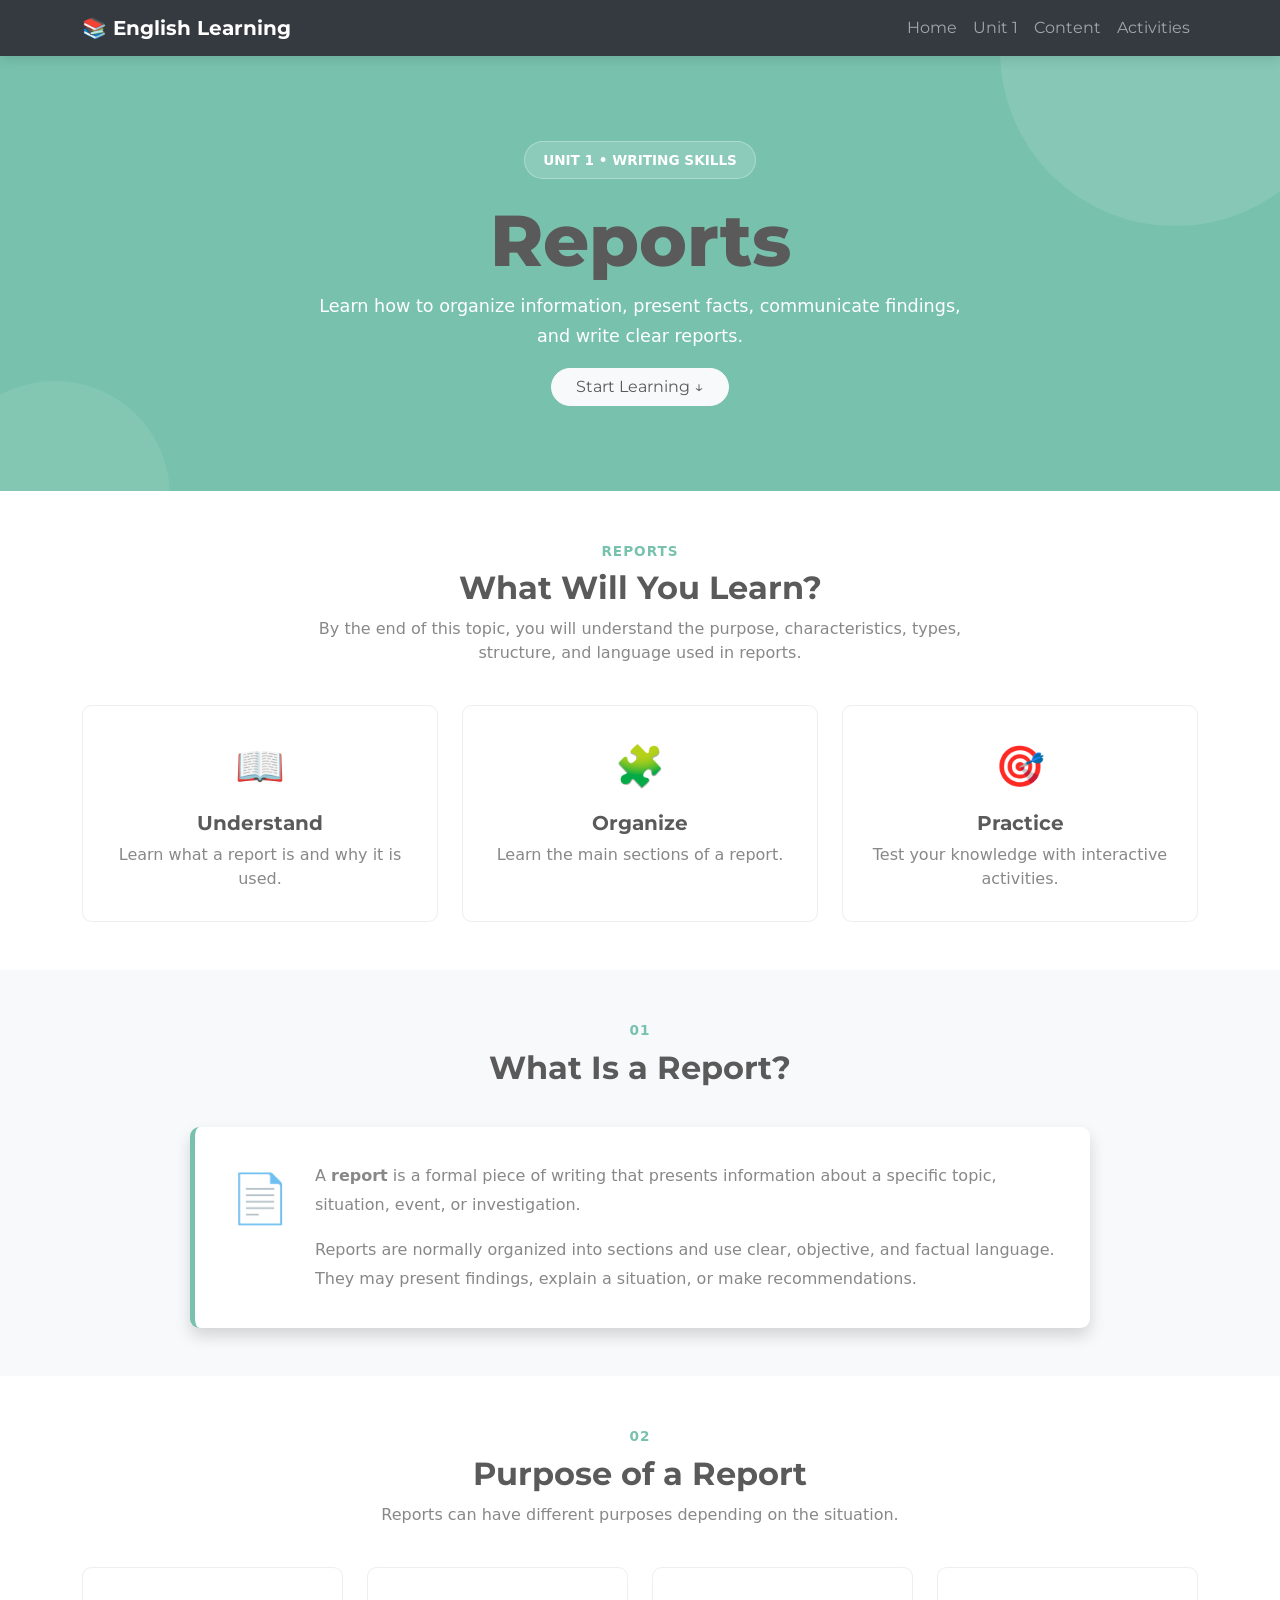
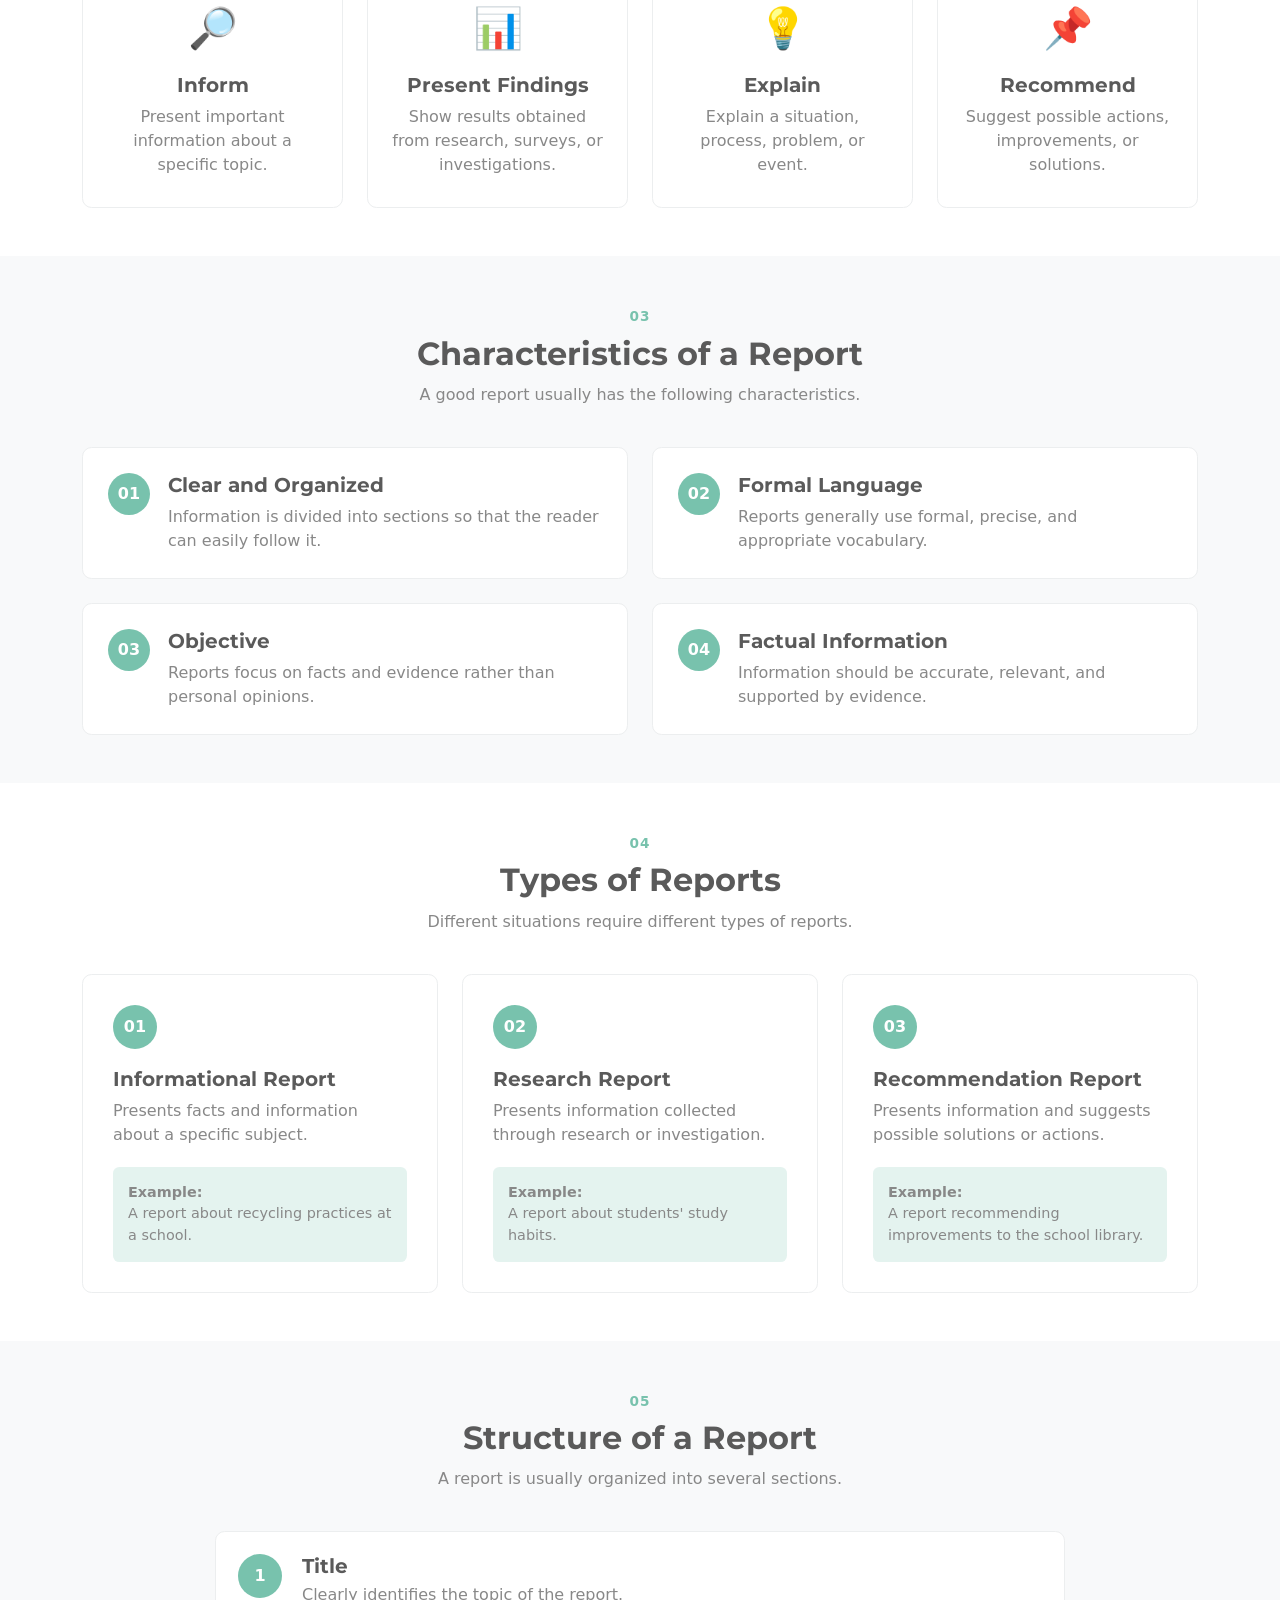
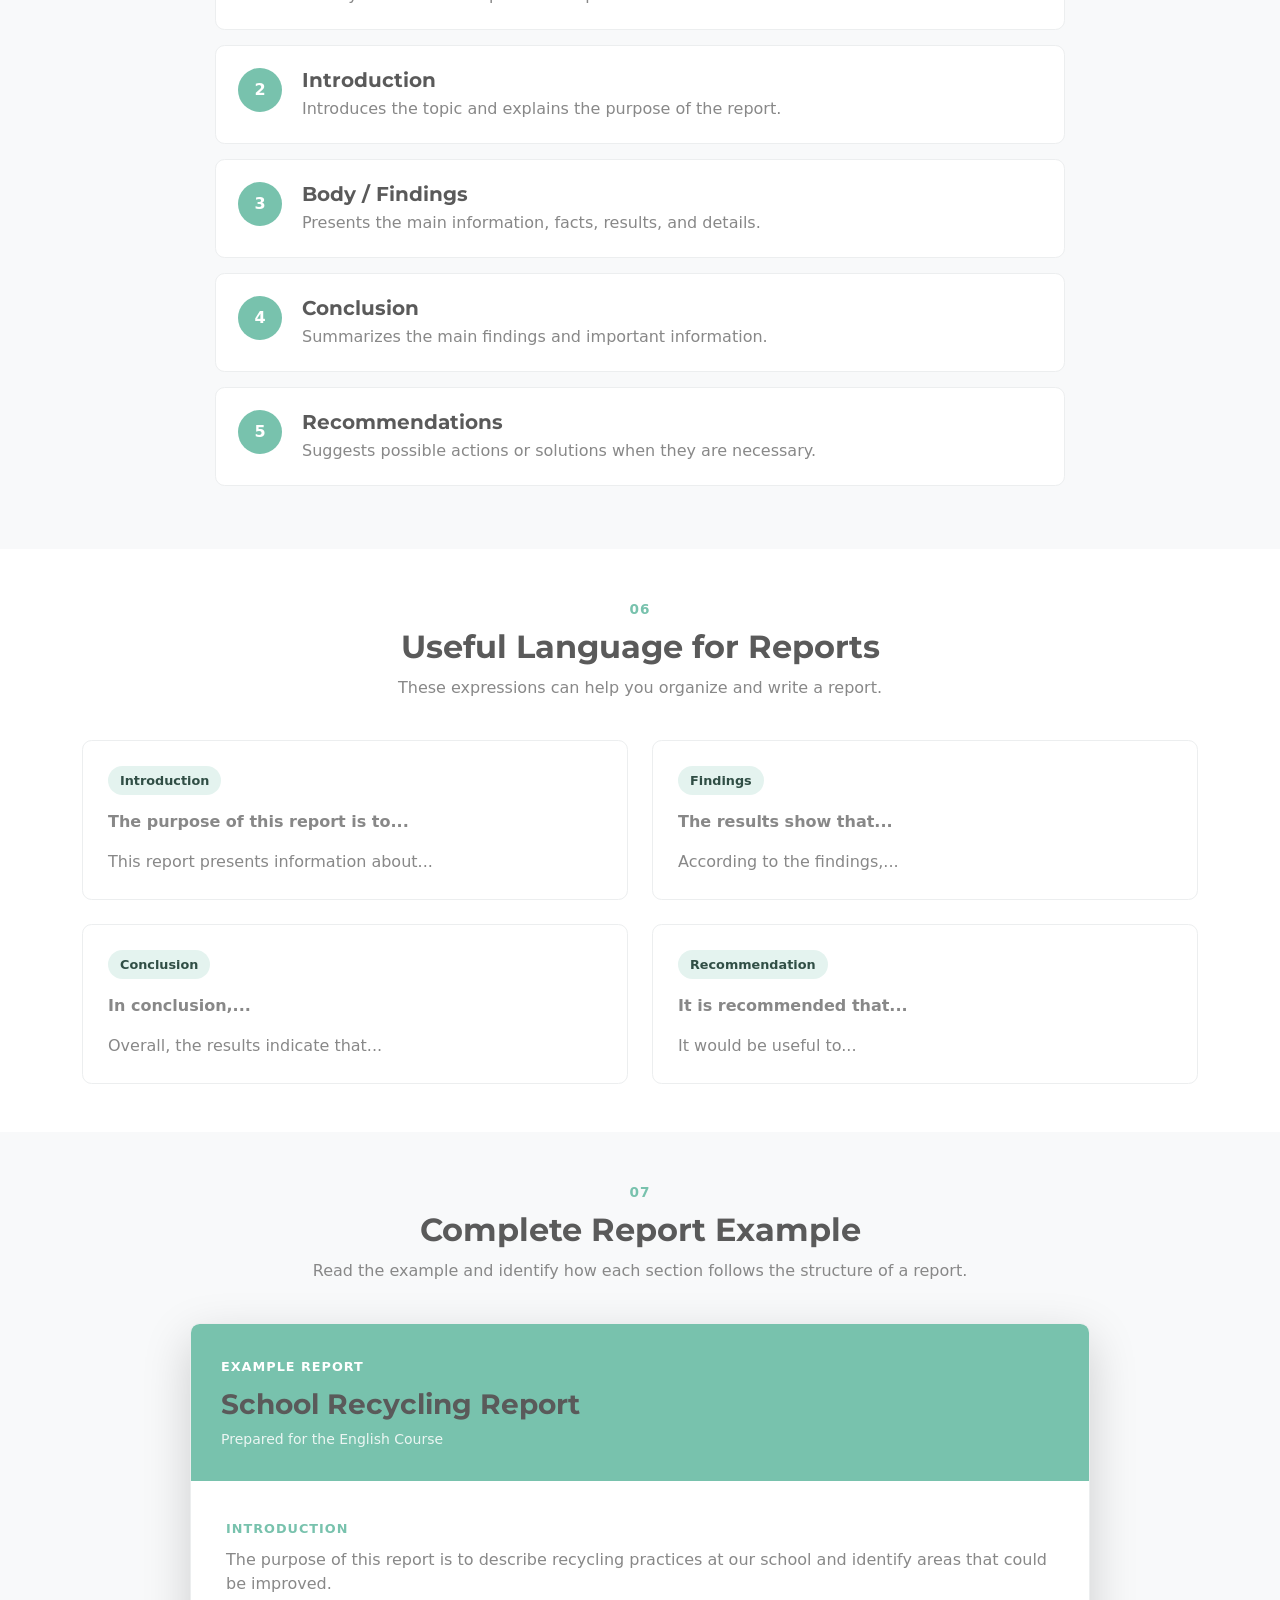
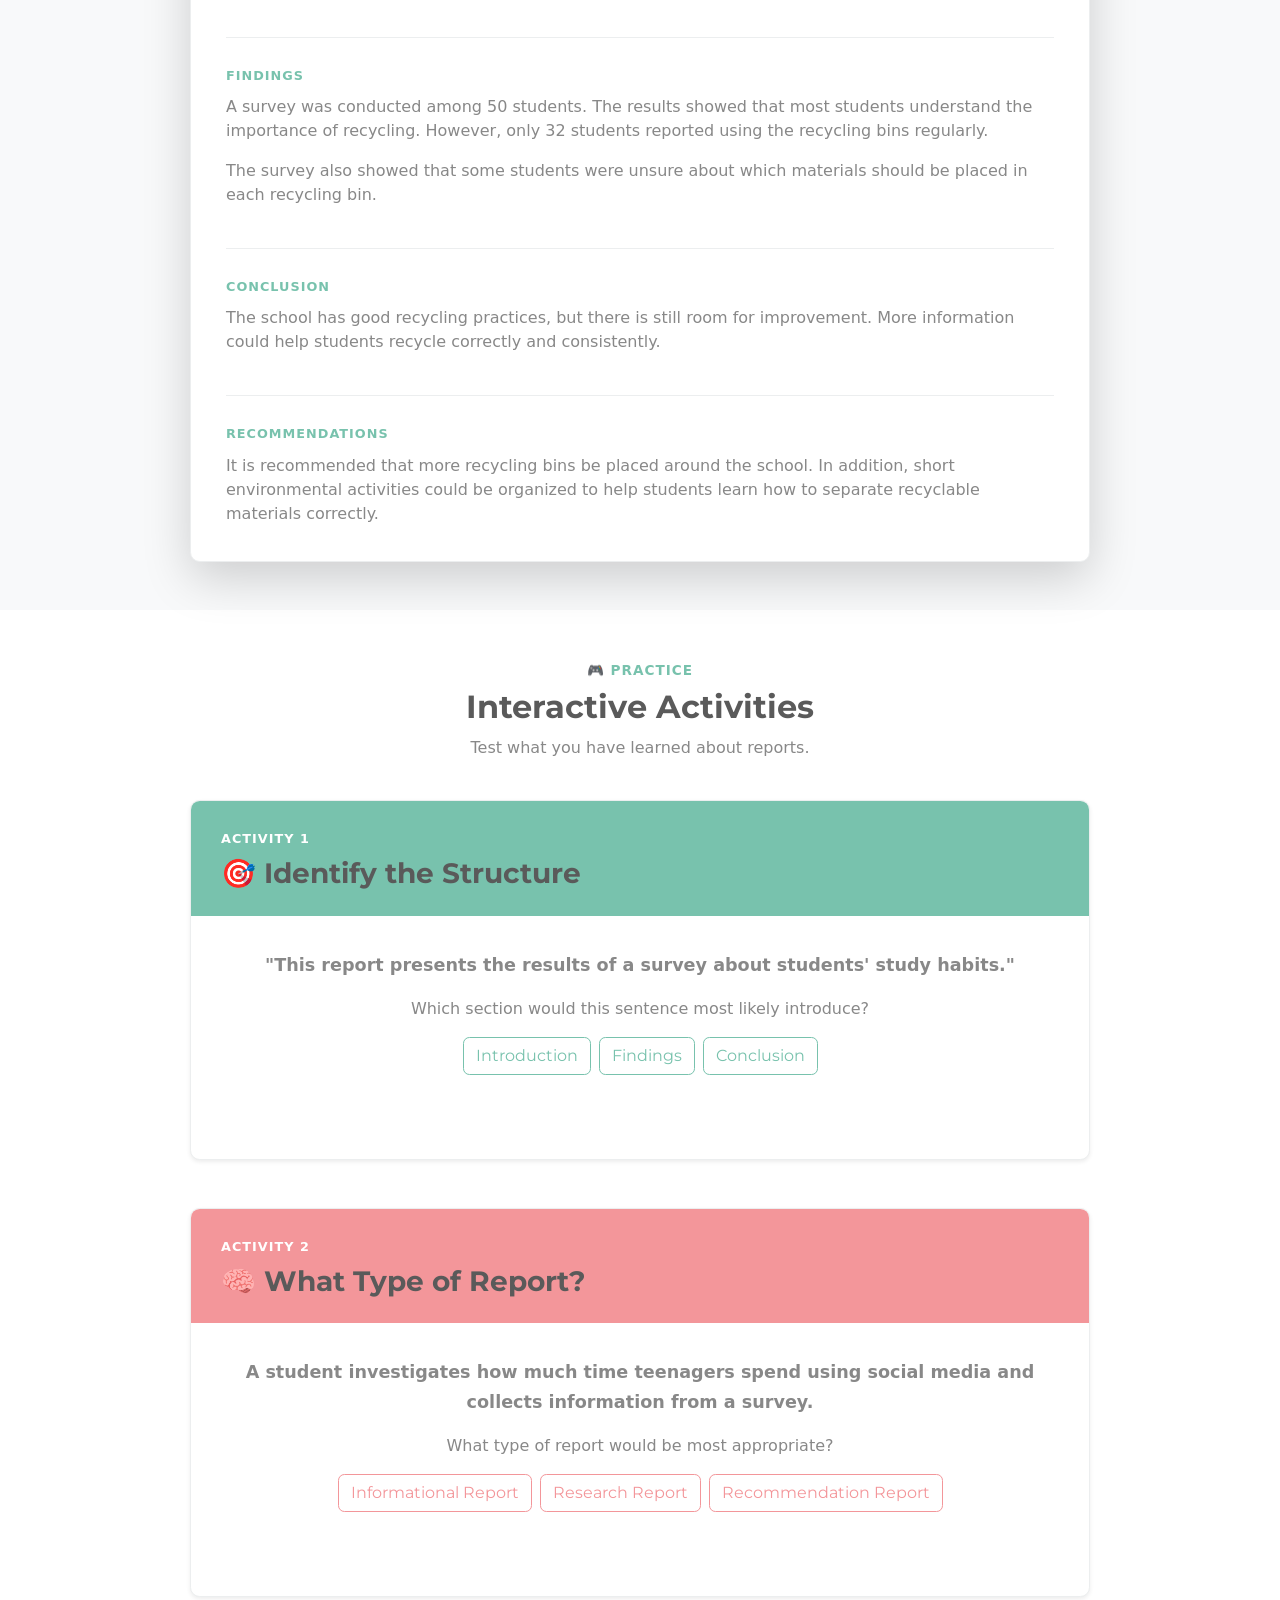
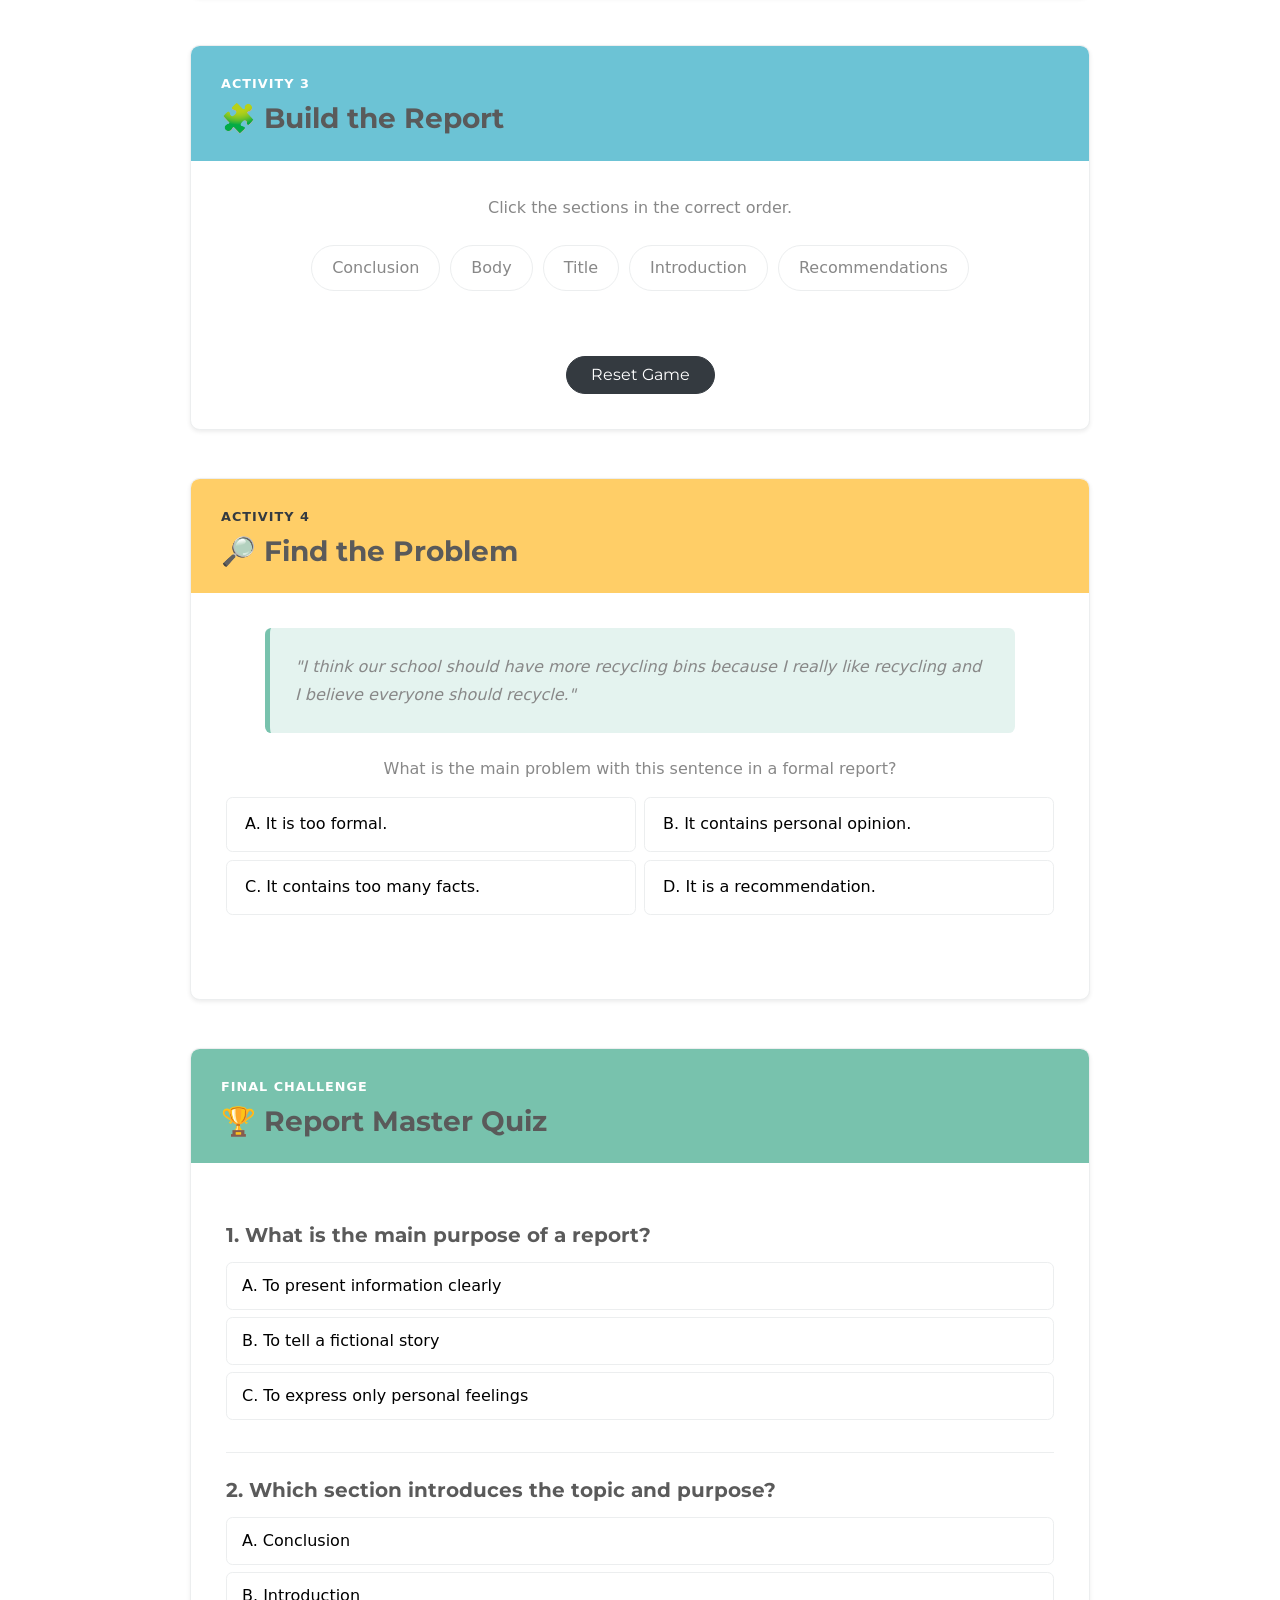
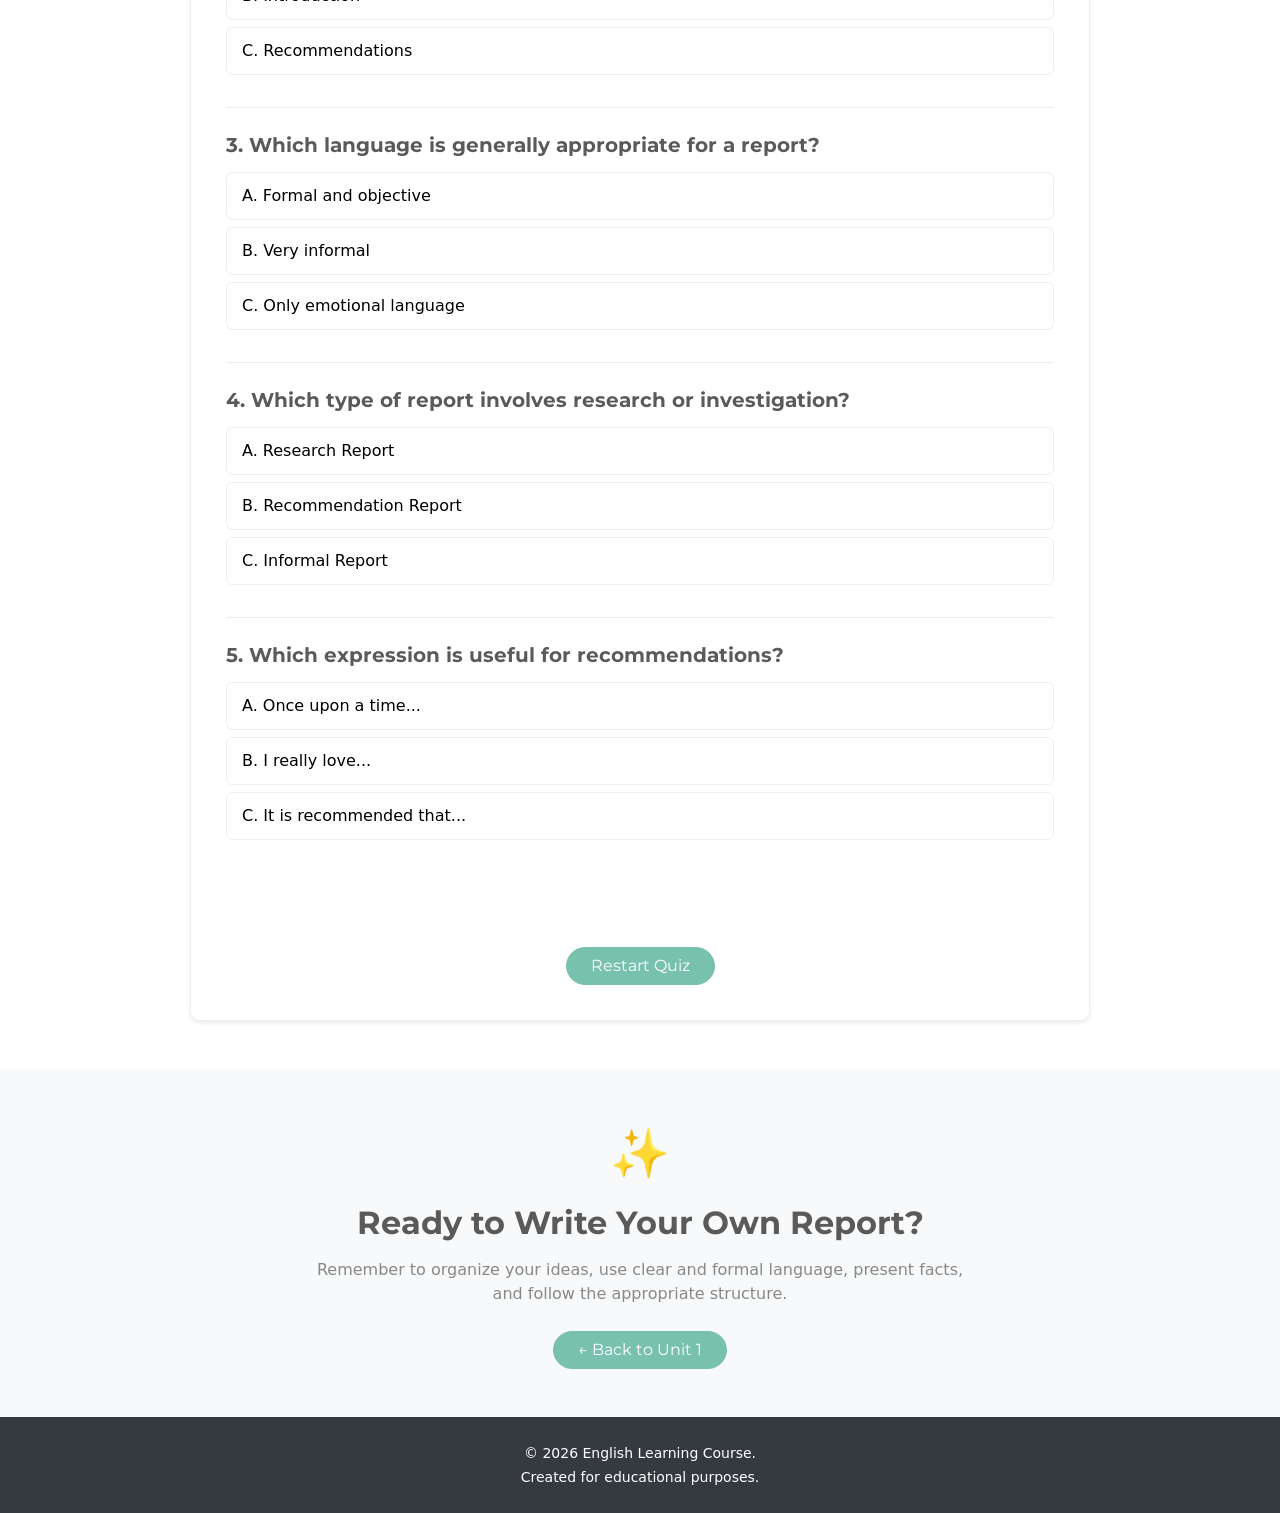
==== unidad1/reports/reports.html @ 961acc5b "Actualice la estructura y contenidos de la página web" ====
<!DOCTYPE html>
<html lang="en">

<head>
    <meta charset="UTF-8">
    <meta name="viewport" content="width=device-width, initial-scale=1.0">

    <title>Reports | English Learning</title>

    <!-- Bootstrap -->
    <link rel="stylesheet" href="../../bootstrap/bootstrap.min.css">

    <!-- Project base styles -->
    <link rel="stylesheet" href="../../bootstrap/english-course.css">

    <!-- Reports styles -->
    <link rel="stylesheet" href="reports.css">
</head>

<body>

    <!-- =====================================================
         NAVIGATION
    ====================================================== -->
    <nav class="navbar navbar-expand-lg bg-dark navbar-dark sticky-top">
        <div class="container">

            <a class="navbar-brand" href="../../index.html">
                📚 English Learning
            </a>

            <button class="navbar-toggler"
                    type="button"
                    data-bs-toggle="collapse"
                    data-bs-target="#navbarNav"
                    aria-controls="navbarNav"
                    aria-expanded="false"
                    aria-label="Toggle navigation">
                <span class="navbar-toggler-icon"></span>
            </button>

            <div class="collapse navbar-collapse" id="navbarNav">
                <ul class="navbar-nav ms-auto">

                    <li class="nav-item">
                        <a class="nav-link" href="../../index.html">
                            Home
                        </a>
                    </li>

                    <li class="nav-item">
                        <a class="nav-link" href="../../index.html#unit1">
                            Unit 1
                        </a>
                    </li>

                    <li class="nav-item">
                        <a class="nav-link" href="#content">
                            Content
                        </a>
                    </li>

                    <li class="nav-item">
                        <a class="nav-link" href="#activities">
                            Activities
                        </a>
                    </li>

                </ul>

            </div>

        </div>

    </nav>


    <!-- =====================================================
         HERO
    ====================================================== -->

    <header class="report-hero">

        <div class="container">

            <div class="hero-content-report text-center">

                <span class="report-badge">
                    UNIT 1 • WRITING SKILLS
                </span>

                <h1>
                    Reports
                </h1>

                <p>
                    Learn how to organize information, present facts,
                    communicate findings, and write clear reports.
                </p>

                <a href="#content"
                   class="btn btn-light rounded-pill px-4 mt-3">

                    Start Learning ↓

                </a>

            </div>

        </div>

    </header>


    <!-- =====================================================
         QUICK INTRO
    ====================================================== -->

    <section class="py-5" id="content">

        <div class="container">

            <div class="section-heading text-center">

                <span class="section-label">
                    REPORTS
                </span>

                <h2>
                    What Will You Learn?
                </h2>

                <p>
                    By the end of this topic, you will understand
                    the purpose, characteristics, types, structure,
                    and language used in reports.
                </p>

            </div>


            <div class="row g-4">

                <div class="col-md-4">

                    <div class="report-feature text-center">

                        <div class="feature-icon">
                            📖
                        </div>

                        <h5>
                            Understand
                        </h5>

                        <p class="mb-0">
                            Learn what a report is and why it is used.
                        </p>

                    </div>

                </div>


                <div class="col-md-4">

                    <div class="report-feature text-center">

                        <div class="feature-icon">
                            🧩
                        </div>

                        <h5>
                            Organize
                        </h5>

                        <p class="mb-0">
                            Learn the main sections of a report.
                        </p>

                    </div>

                </div>


                <div class="col-md-4">

                    <div class="report-feature text-center">

                        <div class="feature-icon">
                            🎯
                        </div>

                        <h5>
                            Practice
                        </h5>

                        <p class="mb-0">
                            Test your knowledge with interactive activities.
                        </p>

                    </div>

                </div>

            </div>

        </div>

    </section>


    <!-- =====================================================
         WHAT IS A REPORT?
    ====================================================== -->

    <section class="py-5 bg-light">

        <div class="container">

            <div class="section-heading text-center">

                <span class="section-label">
                    01
                </span>

                <h2>
                    What Is a Report?
                </h2>

            </div>


            <div class="definition-card">

                <div class="definition-icon">
                    📄
                </div>

                <div>

                    <p>
                        A <strong>report</strong> is a formal piece of writing
                        that presents information about a specific topic,
                        situation, event, or investigation.
                    </p>

                    <p class="mb-0">
                        Reports are normally organized into sections and use
                        clear, objective, and factual language. They may
                        present findings, explain a situation, or make
                        recommendations.
                    </p>

                </div>

            </div>

        </div>

    </section>


    <!-- =====================================================
         PURPOSE
    ====================================================== -->

    <section class="py-5">

        <div class="container">

            <div class="section-heading text-center">

                <span class="section-label">
                    02
                </span>

                <h2>
                    Purpose of a Report
                </h2>

                <p>
                    Reports can have different purposes depending
                    on the situation.
                </p>

            </div>


            <div class="row g-4">

                <div class="col-md-6 col-lg-3">

                    <div class="purpose-card text-center">

                        <div class="purpose-icon">
                            🔎
                        </div>

                        <h5>
                            Inform
                        </h5>

                        <p class="mb-0">
                            Present important information
                            about a specific topic.
                        </p>

                    </div>

                </div>


                <div class="col-md-6 col-lg-3">

                    <div class="purpose-card text-center">

                        <div class="purpose-icon">
                            📊
                        </div>

                        <h5>
                            Present Findings
                        </h5>

                        <p class="mb-0">
                            Show results obtained from research,
                            surveys, or investigations.
                        </p>

                    </div>

                </div>


                <div class="col-md-6 col-lg-3">

                    <div class="purpose-card text-center">

                        <div class="purpose-icon">
                            💡
                        </div>

                        <h5>
                            Explain
                        </h5>

                        <p class="mb-0">
                            Explain a situation, process,
                            problem, or event.
                        </p>

                    </div>

                </div>


                <div class="col-md-6 col-lg-3">

                    <div class="purpose-card text-center">

                        <div class="purpose-icon">
                            📌
                        </div>

                        <h5>
                            Recommend
                        </h5>

                        <p class="mb-0">
                            Suggest possible actions,
                            improvements, or solutions.
                        </p>

                    </div>

                </div>

            </div>

        </div>

    </section>


    <!-- =====================================================
         CHARACTERISTICS
    ====================================================== -->

    <section class="py-5 bg-light">

        <div class="container">

            <div class="section-heading text-center">

                <span class="section-label">
                    03
                </span>

                <h2>
                    Characteristics of a Report
                </h2>

                <p>
                    A good report usually has the following characteristics.
                </p>

            </div>


            <div class="row g-4">

                <div class="col-md-6">

                    <div class="characteristic-card">

                        <span class="characteristic-number">
                            01
                        </span>

                        <div>

                            <h5>
                                Clear and Organized
                            </h5>

                            <p class="mb-0">
                                Information is divided into sections
                                so that the reader can easily follow it.
                            </p>

                        </div>

                    </div>

                </div>


                <div class="col-md-6">

                    <div class="characteristic-card">

                        <span class="characteristic-number">
                            02
                        </span>

                        <div>

                            <h5>
                                Formal Language
                            </h5>

                            <p class="mb-0">
                                Reports generally use formal,
                                precise, and appropriate vocabulary.
                            </p>

                        </div>

                    </div>

                </div>


                <div class="col-md-6">

                    <div class="characteristic-card">

                        <span class="characteristic-number">
                            03
                        </span>

                        <div>

                            <h5>
                                Objective
                            </h5>

                            <p class="mb-0">
                                Reports focus on facts and evidence
                                rather than personal opinions.
                            </p>

                        </div>

                    </div>

                </div>


                <div class="col-md-6">

                    <div class="characteristic-card">

                        <span class="characteristic-number">
                            04
                        </span>

                        <div>

                            <h5>
                                Factual Information
                            </h5>

                            <p class="mb-0">
                                Information should be accurate,
                                relevant, and supported by evidence.
                            </p>

                        </div>

                    </div>

                </div>

            </div>

        </div>

    </section>


    <!-- =====================================================
         TYPES
    ====================================================== -->

    <section class="py-5">

        <div class="container">

            <div class="section-heading text-center">

                <span class="section-label">
                    04
                </span>

                <h2>
                    Types of Reports
                </h2>

                <p>
                    Different situations require different types of reports.
                </p>

            </div>


            <div class="row g-4">

                <div class="col-md-6 col-lg-4">

                    <div class="type-card">

                        <span class="type-number">
                            01
                        </span>

                        <h5>
                            Informational Report
                        </h5>

                        <p>
                            Presents facts and information
                            about a specific subject.
                        </p>

                        <div class="example-box">

                            <strong>Example:</strong>

                            <br>

                            A report about recycling
                            practices at a school.

                        </div>

                    </div>

                </div>


                <div class="col-md-6 col-lg-4">

                    <div class="type-card">

                        <span class="type-number">
                            02
                        </span>

                        <h5>
                            Research Report
                        </h5>

                        <p>
                            Presents information collected
                            through research or investigation.
                        </p>

                        <div class="example-box">

                            <strong>Example:</strong>

                            <br>

                            A report about students'
                            study habits.

                        </div>

                    </div>

                </div>


                <div class="col-md-6 col-lg-4">

                    <div class="type-card">

                        <span class="type-number">
                            03
                        </span>

                        <h5>
                            Recommendation Report
                        </h5>

                        <p>
                            Presents information and suggests
                            possible solutions or actions.
                        </p>

                        <div class="example-box">

                            <strong>Example:</strong>

                            <br>

                            A report recommending improvements
                            to the school library.

                        </div>

                    </div>

                </div>

            </div>

        </div>

    </section>


    <!-- =====================================================
         STRUCTURE
    ====================================================== -->

    <section class="py-5 bg-light">

        <div class="container">

            <div class="section-heading text-center">

                <span class="section-label">
                    05
                </span>

                <h2>
                    Structure of a Report
                </h2>

                <p>
                    A report is usually organized into several sections.
                </p>

            </div>


            <div class="structure-timeline">

                <div class="structure-item">

                    <span class="structure-number">
                        1
                    </span>

                    <div>

                        <h5>
                            Title
                        </h5>

                        <p>
                            Clearly identifies the topic of the report.
                        </p>

                    </div>

                </div>


                <div class="structure-item">

                    <span class="structure-number">
                        2
                    </span>

                    <div>

                        <h5>
                            Introduction
                        </h5>

                        <p>
                            Introduces the topic and explains
                            the purpose of the report.
                        </p>

                    </div>

                </div>


                <div class="structure-item">

                    <span class="structure-number">
                        3
                    </span>

                    <div>

                        <h5>
                            Body / Findings
                        </h5>

                        <p>
                            Presents the main information,
                            facts, results, and details.
                        </p>

                    </div>

                </div>


                <div class="structure-item">

                    <span class="structure-number">
                        4
                    </span>

                    <div>

                        <h5>
                            Conclusion
                        </h5>

                        <p>
                            Summarizes the main findings
                            and important information.
                        </p>

                    </div>

                </div>


                <div class="structure-item">

                    <span class="structure-number">
                        5
                    </span>

                    <div>

                        <h5>
                            Recommendations
                        </h5>

                        <p>
                            Suggests possible actions or solutions
                            when they are necessary.
                        </p>

                    </div>

                </div>

            </div>

        </div>

    </section>


    <!-- =====================================================
         USEFUL LANGUAGE
    ====================================================== -->

    <section class="py-5">

        <div class="container">

            <div class="section-heading text-center">

                <span class="section-label">
                    06
                </span>

                <h2>
                    Useful Language for Reports
                </h2>

                <p>
                    These expressions can help you organize and write a report.
                </p>

            </div>


            <div class="row g-4">

                <div class="col-md-6">

                    <div class="language-card">

                        <span class="language-tag">
                            Introduction
                        </span>

                        <p>
                            <strong>
                                The purpose of this report is to...
                            </strong>
                        </p>

                        <p class="mb-0">
                            This report presents information about...
                        </p>

                    </div>

                </div>


                <div class="col-md-6">

                    <div class="language-card">

                        <span class="language-tag">
                            Findings
                        </span>

                        <p>
                            <strong>
                                The results show that...
                            </strong>
                        </p>

                        <p class="mb-0">
                            According to the findings,...
                        </p>

                    </div>

                </div>


                <div class="col-md-6">

                    <div class="language-card">

                        <span class="language-tag">
                            Conclusion
                        </span>

                        <p>
                            <strong>
                                In conclusion,...
                            </strong>
                        </p>

                        <p class="mb-0">
                            Overall, the results indicate that...
                        </p>

                    </div>

                </div>


                <div class="col-md-6">

                    <div class="language-card">

                        <span class="language-tag">
                            Recommendation
                        </span>

                        <p>
                            <strong>
                                It is recommended that...
                            </strong>
                        </p>

                        <p class="mb-0">
                            It would be useful to...
                        </p>

                    </div>

                </div>

            </div>

        </div>

    </section>


    <!-- =====================================================
         COMPLETE EXAMPLE
    ====================================================== -->

    <section class="py-5 bg-light">

        <div class="container">

            <div class="section-heading text-center">

                <span class="section-label">
                    07
                </span>

                <h2>
                    Complete Report Example
                </h2>

                <p>
                    Read the example and identify how each section
                    follows the structure of a report.
                </p>

            </div>


            <div class="full-report">

                <div class="full-report-header">

                    <span>
                        EXAMPLE REPORT
                    </span>

                    <h3>
                        School Recycling Report
                    </h3>

                    <small>
                        Prepared for the English Course
                    </small>

                </div>


                <div class="full-report-body">

                    <article class="report-section">

                        <span class="report-section-label">
                            INTRODUCTION
                        </span>

                        <p>
                            The purpose of this report is to describe
                            recycling practices at our school and
                            identify areas that could be improved.
                        </p>

                    </article>


                    <article class="report-section">

                        <span class="report-section-label">
                            FINDINGS
                        </span>

                        <p>
                            A survey was conducted among 50 students.
                            The results showed that most students
                            understand the importance of recycling.
                            However, only 32 students reported using
                            the recycling bins regularly.
                        </p>

                        <p>
                            The survey also showed that some students
                            were unsure about which materials should
                            be placed in each recycling bin.
                        </p>

                    </article>


                    <article class="report-section">

                        <span class="report-section-label">
                            CONCLUSION
                        </span>

                        <p>
                            The school has good recycling practices,
                            but there is still room for improvement.
                            More information could help students
                            recycle correctly and consistently.
                        </p>

                    </article>


                    <article class="report-section">

                        <span class="report-section-label">
                            RECOMMENDATIONS
                        </span>

                        <p class="mb-0">
                            It is recommended that more recycling bins
                            be placed around the school. In addition,
                            short environmental activities could be
                            organized to help students learn how to
                            separate recyclable materials correctly.
                        </p>

                    </article>

                </div>

            </div>

        </div>

    </section>


    <!-- =====================================================
         INTERACTIVE ACTIVITIES
    ====================================================== -->

    <section class="py-5" id="activities">

        <div class="container">

            <div class="section-heading text-center">

                <span class="section-label">
                    🎮 PRACTICE
                </span>

                <h2>
                    Interactive Activities
                </h2>

                <p>
                    Test what you have learned about reports.
                </p>

            </div>


            <!-- ACTIVITY 1 -->

            <div class="activity-card mb-5">

                <div class="activity-header">

                    <span>
                        ACTIVITY 1
                    </span>

                    <h3>
                        🎯 Identify the Structure
                    </h3>

                </div>


                <div class="activity-body text-center">

                    <p class="activity-question">
                        "This report presents the results of a survey
                        about students' study habits."
                    </p>

                    <p>
                        Which section would this sentence most likely
                        introduce?
                    </p>


                    <div class="d-flex flex-wrap justify-content-center gap-2">

                        <button class="btn btn-outline-primary"
                                onclick="checkStructure('Introduction')">
                            Introduction
                        </button>

                        <button class="btn btn-outline-primary"
                                onclick="checkStructure('Findings')">
                            Findings
                        </button>

                        <button class="btn btn-outline-primary"
                                onclick="checkStructure('Conclusion')">
                            Conclusion
                        </button>

                    </div>


                    <div id="structureResult"
                         class="quiz-result mt-4">
                    </div>

                </div>

            </div>


            <!-- ACTIVITY 2 -->

            <div class="activity-card mb-5">

                <div class="activity-header secondary-header">

                    <span>
                        ACTIVITY 2
                    </span>

                    <h3>
                        🧠 What Type of Report?
                    </h3>

                </div>


                <div class="activity-body text-center">

                    <p class="activity-question">
                        A student investigates how much time teenagers
                        spend using social media and collects information
                        from a survey.
                    </p>

                    <p>
                        What type of report would be most appropriate?
                    </p>


                    <div class="d-flex flex-wrap justify-content-center gap-2">

                        <button class="btn btn-outline-secondary"
                                onclick="checkType('Informational')">
                            Informational Report
                        </button>

                        <button class="btn btn-outline-secondary"
                                onclick="checkType('Research')">
                            Research Report
                        </button>

                        <button class="btn btn-outline-secondary"
                                onclick="checkType('Recommendation')">
                            Recommendation Report
                        </button>

                    </div>


                    <div id="typeResult"
                         class="quiz-result mt-4">
                    </div>

                </div>

            </div>


            <!-- ACTIVITY 3 -->

            <div class="activity-card mb-5">

                <div class="activity-header info-header">

                    <span>
                        ACTIVITY 3
                    </span>

                    <h3>
                        🧩 Build the Report
                    </h3>

                </div>


                <div class="activity-body text-center">

                    <p>
                        Click the sections in the correct order.
                    </p>


                    <div id="orderGame"
                         class="order-game">

                        <button class="order-button"
                                onclick="chooseOrder(this, 'Conclusion')">
                            Conclusion
                        </button>

                        <button class="order-button"
                                onclick="chooseOrder(this, 'Body')">
                            Body
                        </button>

                        <button class="order-button"
                                onclick="chooseOrder(this, 'Title')">
                            Title
                        </button>

                        <button class="order-button"
                                onclick="chooseOrder(this, 'Introduction')">
                            Introduction
                        </button>

                        <button class="order-button"
                                onclick="chooseOrder(this, 'Recommendations')">
                            Recommendations
                        </button>

                    </div>


                    <div id="orderResult"
                         class="quiz-result mt-4">
                    </div>


                    <button class="btn btn-dark rounded-pill px-4 mt-3"
                            onclick="resetOrderGame()">

                        Reset Game

                    </button>

                </div>

            </div>


            <!-- ACTIVITY 4 -->

            <div class="activity-card mb-5">

                <div class="activity-header warning-header">

                    <span>
                        ACTIVITY 4
                    </span>

                    <h3>
                        🔎 Find the Problem
                    </h3>

                </div>


                <div class="activity-body">

                    <div class="problem-example">

                        <p>
                            "I think our school should have more
                            recycling bins because I really like
                            recycling and I believe everyone should
                            recycle."
                        </p>

                    </div>


                    <p class="text-center mt-4">
                        What is the main problem with this sentence
                        in a formal report?
                    </p>


                    <div class="row g-2">

                        <div class="col-md-6">

                            <button class="choice-button"
                                    onclick="checkProblem('formal')">

                                A. It is too formal.

                            </button>

                        </div>


                        <div class="col-md-6">

                            <button class="choice-button"
                                    onclick="checkProblem('opinion')">

                                B. It contains personal opinion.

                            </button>

                        </div>


                        <div class="col-md-6">

                            <button class="choice-button"
                                    onclick="checkProblem('facts')">

                                C. It contains too many facts.

                            </button>

                        </div>


                        <div class="col-md-6">

                            <button class="choice-button"
                                    onclick="checkProblem('recommendation')">

                                D. It is a recommendation.

                            </button>

                        </div>

                    </div>


                    <div id="problemResult"
                         class="quiz-result text-center mt-4">
                    </div>

                </div>

            </div>


            <!-- FINAL QUIZ -->

            <div class="activity-card final-quiz">

                <div class="activity-header">

                    <span>
                        FINAL CHALLENGE
                    </span>

                    <h3>
                        🏆 Report Master Quiz
                    </h3>

                </div>


                <div class="activity-body">

                    <div id="finalQuiz">

                        <div class="final-question">

                            <h5>
                                1. What is the main purpose of a report?
                            </h5>

                            <button onclick="answerQuiz(1, 'a')">
                                A. To present information clearly
                            </button>

                            <button onclick="answerQuiz(1, 'b')">
                                B. To tell a fictional story
                            </button>

                            <button onclick="answerQuiz(1, 'c')">
                                C. To express only personal feelings
                            </button>

                        </div>


                        <div class="final-question">

                            <h5>
                                2. Which section introduces the topic
                                and purpose?
                            </h5>

                            <button onclick="answerQuiz(2, 'a')">
                                A. Conclusion
                            </button>

                            <button onclick="answerQuiz(2, 'b')">
                                B. Introduction
                            </button>

                            <button onclick="answerQuiz(2, 'c')">
                                C. Recommendations
                            </button>

                        </div>


                        <div class="final-question">

                            <h5>
                                3. Which language is generally appropriate
                                for a report?
                            </h5>

                            <button onclick="answerQuiz(3, 'a')">
                                A. Formal and objective
                            </button>

                            <button onclick="answerQuiz(3, 'b')">
                                B. Very informal
                            </button>

                            <button onclick="answerQuiz(3, 'c')">
                                C. Only emotional language
                            </button>

                        </div>


                        <div class="final-question">

                            <h5>
                                4. Which type of report involves
                                research or investigation?
                            </h5>

                            <button onclick="answerQuiz(4, 'a')">
                                A. Research Report
                            </button>

                            <button onclick="answerQuiz(4, 'b')">
                                B. Recommendation Report
                            </button>

                            <button onclick="answerQuiz(4, 'c')">
                                C. Informal Report
                            </button>

                        </div>


                        <div class="final-question">

                            <h5>
                                5. Which expression is useful for
                                recommendations?
                            </h5>

                            <button onclick="answerQuiz(5, 'a')">
                                A. Once upon a time...
                            </button>

                            <button onclick="answerQuiz(5, 'b')">
                                B. I really love...
                            </button>

                            <button onclick="answerQuiz(5, 'c')">
                                C. It is recommended that...
                            </button>

                        </div>

                    </div>


                    <div id="finalScore"
                         class="final-score text-center mt-4">
                    </div>


                    <div class="text-center">

                        <button class="btn btn-primary rounded-pill px-4 mt-3"
                                onclick="resetQuiz()">

                            Restart Quiz

                        </button>

                    </div>

                </div>

            </div>

        </div>

    </section>


    <!-- =====================================================
         FINAL REMINDER
    ====================================================== -->

    <section class="py-5 bg-light">

        <div class="container">

            <div class="final-reminder text-center">

                <div class="final-icon">
                    ✨
                </div>

                <h2>
                    Ready to Write Your Own Report?
                </h2>

                <p>
                    Remember to organize your ideas, use clear and
                    formal language, present facts, and follow the
                    appropriate structure.
                </p>

                <a href="../../index.html#unit1"
                   class="btn btn-primary rounded-pill px-4">

                    ← Back to Unit 1

                </a>

            </div>

        </div>

    </section>


    <!-- =====================================================
         FOOTER
    ====================================================== -->

    <footer class="site-footer py-4">

        <div class="container text-center">

            <small>
                © 2026 English Learning Course.<br>
                Created for educational purposes.
            </small>

        </div>

    </footer>


    <!-- Bootstrap JS -->

    <script src="../../bootstrap/bootstrap.bundle.min.js"></script>


    <!-- =====================================================
         INTERACTIVE JAVASCRIPT
    ====================================================== -->

    <script>

        /* =========================================
           ACTIVITY 1
        ========================================== */

        function checkStructure(answer) {

            const result =
                document.getElementById("structureResult");

            if (answer === "Introduction") {

                result.innerHTML =
                    "✅ Correct! The introduction presents the topic and purpose of the report.";

                result.className =
                    "quiz-result mt-4 correct";

            } else {

                result.innerHTML =
                    "❌ Try again. Think about the section that introduces the report.";

                result.className =
                    "quiz-result mt-4 incorrect";

            }

        }


        /* =========================================
           ACTIVITY 2
        ========================================== */

        function checkType(answer) {

            const result =
                document.getElementById("typeResult");

            if (answer === "Research") {

                result.innerHTML =
                    "✅ Correct! The student is investigating a topic and collecting information.";

                result.className =
                    "quiz-result mt-4 correct";

            } else {

                result.innerHTML =
                    "❌ Try again. The situation involves research and investigation.";

                result.className =
                    "quiz-result mt-4 incorrect";

            }

        }


        /* =========================================
           ACTIVITY 3
        ========================================== */

        const correctOrder = [
            "Title",
            "Introduction",
            "Body",
            "Conclusion",
            "Recommendations"
        ];

        let currentStep = 0;


        function chooseOrder(button, answer) {

            const result =
                document.getElementById("orderResult");

            if (answer === correctOrder[currentStep]) {

                button.classList.add("selected");

                currentStep++;

                if (currentStep === correctOrder.length) {

                    result.innerHTML =
                        "🎉 Excellent! You built the report structure correctly.";

                    result.className =
                        "quiz-result mt-4 correct";

                } else {

                    result.innerHTML =
                        "✅ Correct! Choose the next section.";

                    result.className =
                        "quiz-result mt-4 correct";

                }

            } else {

                result.innerHTML =
                    "❌ Not quite. Think about the order of the report.";

                result.className =
                    "quiz-result mt-4 incorrect";

            }

        }


        function resetOrderGame() {

            currentStep = 0;

            document
                .querySelectorAll(".order-button")
                .forEach(button => {

                    button.classList.remove("selected");

                });

            const result =
                document.getElementById("orderResult");

            result.innerHTML = "";

        }


        /* =========================================
           ACTIVITY 4
        ========================================== */

        function checkProblem(answer) {

            const result =
                document.getElementById("problemResult");

            if (answer === "opinion") {

                result.innerHTML =
                    "✅ Correct! Formal reports should focus on objective information instead of personal opinions.";

                result.className =
                    "quiz-result text-center mt-4 correct";

            } else {

                result.innerHTML =
                    "❌ Try again. Look at the expressions 'I think' and 'I really like'.";

                result.className =
                    "quiz-result text-center mt-4 incorrect";

            }

        }


        /* =========================================
           FINAL QUIZ
        ========================================== */

        const correctAnswers = {

            1: "a",
            2: "b",
            3: "a",
            4: "a",
            5: "c"

        };

        let quizAnswers = {};


        function answerQuiz(question, answer) {

            quizAnswers[question] = answer;

            const buttons =
                document.querySelectorAll(
                    ".final-question:nth-child(" +
                    question +
                    ") button"
                );

            buttons.forEach(button => {

                button.classList.remove("quiz-selected");

            });

            event.target.classList.add("quiz-selected");

            calculateScore();

        }


        function calculateScore() {

            let score = 0;

            for (let question in correctAnswers) {

                if (quizAnswers[question] === correctAnswers[question]) {

                    score++;

                }

            }

            const total =
                Object.keys(correctAnswers).length;

            const scoreElement =
                document.getElementById("finalScore");

            if (score === total) {

                scoreElement.innerHTML =
                    "🏆 Excellent! You got " +
                    score +
                    "/" +
                    total +
                    ". You are a Report Master!";

            } else if (score >= 3) {

                scoreElement.innerHTML =
                    "👏 Good job! You got " +
                    score +
                    "/" +
                    total +
                    ". Review the topic and try again!";

            } else {

                scoreElement.innerHTML =
                    "📚 You got " +
                    score +
                    "/" +
                    total +
                    ". Review the material and try again!";

            }

        }


        function resetQuiz() {

            quizAnswers = {};

            document
                .querySelectorAll(".final-question button")
                .forEach(button => {

                    button.classList.remove("quiz-selected");

                });

            document.getElementById("finalScore").innerHTML = "";

        }

    </script>

</body>

</html>
---- bootstrap/english-course.css ----
/* ================= GENERAL ================= */

html {
    scroll-behavior: smooth;
}

body {
    background-color: var(--bs-body-bg);
    color: var(--bs-body-color);
}

.section-title {
    color: var(--bs-heading-color);
    font-weight: 700;
}

.section-subtitle {
    max-width: 720px;
    margin: 0 auto;
}


/* ================= NAVBAR ================= */

.navbar {
    box-shadow: 0 3px 12px rgba(0, 0, 0, 0.12);
}

.navbar-brand {
    font-weight: 700;
}

.navbar .nav-link {
    transition: 0.2s ease;
}

.navbar .nav-link:hover {
    color: var(--bs-primary) !important;
}


/* ================= HERO ================= */

.hero {
    background-color: var(--bs-primary);
    color: #fff;
    min-height: 320px;

    display: flex;
    align-items: center;

    position: relative;
    overflow: hidden;
}

/* Decorative circles */

.hero::before {
    content: "";
    position: absolute;

    width: 350px;
    height: 350px;

    border-radius: 50%;

    background-color: rgba(255, 255, 255, 0.10);

    top: -170px;
    right: -80px;
}

.hero::after {
    content: "";
    position: absolute;

    width: 220px;
    height: 220px;

    border-radius: 50%;

    background-color: rgba(255, 255, 255, 0.08);

    bottom: -110px;
    left: -60px;
}

.hero-content {
    position: relative;
    z-index: 2;

    padding-top: 25px;
    padding-bottom: 25px;
}

.hero-badge {
    display: inline-block;

    padding: 8px 18px;

    border-radius: 50px;

    background-color: rgba(255, 255, 255, 0.15);

    border: 1px solid rgba(255, 255, 255, 0.30);

    font-size: 0.9rem;
}

.hero-title {
    font-weight: 800;
    line-height: 1.1;
    margin-bottom: 0;
}


/* ================= LEARNING CARDS ================= */

.learning-card {
    height: 100%;

    background-color: var(--bs-body-bg);

    border: 1px solid var(--bs-primary-border-subtle);

    border-radius: var(--bs-border-radius-lg);

    padding: 30px;

    transition: all 0.25s ease;
}

.learning-card:hover {
    transform: translateY(-5px);

    box-shadow: var(--bs-box-shadow);

    border-color: var(--bs-primary);
}

.learning-icon {
    font-size: 2.2rem;
    margin-bottom: 15px;
}


/* ================= UNIT HEADERS ================= */

.unit-header {
    border-radius: var(--bs-border-radius-lg);

    padding: 28px;

    margin-bottom: 30px;

    color: #fff;

    box-shadow: var(--bs-box-shadow);
}


/* Unit 1 - Primary */

.unit-1 {
    background-color: var(--bs-primary);
}


/* Unit 2 - Secondary */

.unit-2 {
    background-color: var(--bs-secondary);
}


/* Unit 3 - Info */

.unit-3 {
    background-color: var(--bs-info);
}


/* ================= TOPIC CARDS ================= */

.topic-card {
    height: 100%;

    border: 1px solid var(--bs-border-color);

    border-radius: var(--bs-border-radius-lg);

    background-color: #fff;

    overflow: hidden;

    transition: all 0.25s ease;
}

.topic-card:hover {
    transform: translateY(-6px);

    box-shadow: var(--bs-box-shadow-lg);

    border-color: var(--bs-primary);
}

.topic-card .card-body {
    padding: 25px;
}

.topic-card h5 {
    color: var(--bs-heading-color);
    font-weight: 700;
}

.topic-card p {
    color: var(--bs-body-color);
}


/* ================= TOPIC NUMBERS ================= */

.topic-number {
    width: 45px;
    height: 45px;

    display: flex;
    align-items: center;
    justify-content: center;

    border-radius: 50%;

    color: #fff;

    font-weight: 700;

    margin-bottom: 18px;
}

.number-primary {
    background-color: var(--bs-primary);
}

.number-secondary {
    background-color: var(--bs-secondary);
}

.number-info {
    background-color: var(--bs-info);
}


/* ================= TOPIC BUTTONS ================= */

.topic-card .btn {
    border-radius: 50px;

    transition: all 0.2s ease;
}

.topic-card .btn:hover {
    transform: translateY(-2px);
}


/* ================= SPECIAL TOPICS ================= */

.special-section {
    background-color: var(--bs-warning-bg-subtle);

    border: 1px solid var(--bs-warning-border-subtle);

    border-radius: var(--bs-border-radius-lg);

    padding: 40px;
}

.special-icon {
    font-size: 3rem;
}


/* ================= BACK TO TOP ================= */

.back-top {
    border-radius: 50px;
}


/* ================= FOOTER ================= */

.site-footer {
    background-color: var(--bs-dark);

    color: #fff;
}

.site-footer h5 {
    font-weight: 700;
}

.site-footer a {
    color: rgba(255, 255, 255, 0.75);

    text-decoration: none;

    transition: 0.2s ease;
}

.site-footer a:hover {
    color: var(--bs-primary);
}


/* ================= RESPONSIVE ================= */

@media (max-width: 768px) {

    .hero {
        min-height: 260px;
        text-align: center;
    }

    .hero-description {
        font-size: 1rem;
    }

    .unit-header {
        padding: 22px;
    }

    .special-section {
        padding: 25px;
    }

}
---- unidad1/reports/reports.css ----
/* =====================================================
   REPORTS PAGE
   Uses the same Bootstrap palette as the main website
===================================================== */


/* ================= GENERAL ================= */

html {
    scroll-behavior: smooth;
}

body {
    background-color: var(--bs-body-bg);
    color: var(--bs-body-color);
}

.section-heading {
    margin-bottom: 40px;
}

.section-heading h2 {
    color: var(--bs-heading-color);
    font-weight: 700;
}

.section-heading p {
    max-width: 720px;
    margin: 10px auto 0;
}

.section-label {
    display: inline-block;
    color: var(--bs-primary);
    font-weight: 700;
    font-size: 0.85rem;
    letter-spacing: 1px;
    margin-bottom: 8px;
}


/* ================= HERO ================= */

.report-hero {
    background-color: var(--bs-primary);
    color: #fff;
    padding: 85px 20px;
    position: relative;
    overflow: hidden;
}

.report-hero::before {
    content: "";
    position: absolute;
    width: 350px;
    height: 350px;
    border-radius: 50%;
    background-color: rgba(255, 255, 255, 0.10);
    top: -180px;
    right: -70px;
}

.report-hero::after {
    content: "";
    position: absolute;
    width: 230px;
    height: 230px;
    border-radius: 50%;
    background-color: rgba(255, 255, 255, 0.08);
    bottom: -120px;
    left: -60px;
}

.hero-content-report {
    position: relative;
    z-index: 2;
}

.report-badge {
    display: inline-block;
    padding: 8px 18px;
    border-radius: 50px;
    background-color: rgba(255, 255, 255, 0.15);
    border: 1px solid rgba(255, 255, 255, 0.30);
    font-size: 0.85rem;
    font-weight: 600;
}

.report-hero h1 {
    font-size: clamp(2.8rem, 7vw, 4.5rem);
    font-weight: 800;
    margin-top: 18px;
}

.report-hero p {
    max-width: 680px;
    margin: 0 auto;
    font-size: 1.1rem;
    line-height: 1.7;
}


/* ================= FEATURES ================= */

.report-feature {
    height: 100%;
    padding: 30px 25px;
    background-color: #fff;
    border: 1px solid var(--bs-border-color);
    border-radius: var(--bs-border-radius-lg);
    transition: all 0.25s ease;
}

.report-feature:hover {
    transform: translateY(-6px);
    border-color: var(--bs-primary);
    box-shadow: var(--bs-box-shadow);
}

.feature-icon {
    font-size: 2.5rem;
    margin-bottom: 15px;
}

.report-feature h5 {
    font-weight: 700;
    color: var(--bs-heading-color);
}


/* ================= DEFINITION ================= */

.definition-card {
    max-width: 900px;
    margin: auto;
    padding: 35px;
    background-color: #fff;
    border-left: 5px solid var(--bs-primary);
    border-radius: var(--bs-border-radius-lg);
    box-shadow: var(--bs-box-shadow);
    display: flex;
    align-items: flex-start;
    gap: 25px;
}

.definition-card p {
    line-height: 1.8;
}

.definition-icon {
    font-size: 3rem;
    flex-shrink: 0;
}


/* ================= PURPOSE ================= */

.purpose-card {
    height: 100%;
    padding: 30px 20px;
    background-color: #fff;
    border: 1px solid var(--bs-border-color);
    border-radius: var(--bs-border-radius-lg);
    transition: all 0.25s ease;
}

.purpose-card:hover {
    transform: translateY(-6px);
    box-shadow: var(--bs-box-shadow);
    border-color: var(--bs-primary);
}

.purpose-icon {
    font-size: 2.5rem;
    margin-bottom: 15px;
}

.purpose-card h5 {
    color: var(--bs-heading-color);
    font-weight: 700;
}


/* ================= CHARACTERISTICS ================= */

.characteristic-card {
    height: 100%;
    padding: 25px;
    background-color: #fff;
    border: 1px solid var(--bs-border-color);
    border-radius: var(--bs-border-radius-lg);
    display: flex;
    align-items: flex-start;
    gap: 18px;
    transition: all 0.25s ease;
}

.characteristic-card:hover {
    transform: translateY(-5px);
    box-shadow: var(--bs-box-shadow);
    border-color: var(--bs-primary);
}

.characteristic-number {
    width: 42px;
    height: 42px;
    flex-shrink: 0;
    display: flex;
    align-items: center;
    justify-content: center;
    border-radius: 50%;
    background-color: var(--bs-primary);
    color: #fff;
    font-weight: 700;
}

.characteristic-card h5 {
    color: var(--bs-heading-color);
    font-weight: 700;
}


/* ================= TYPES ================= */

.type-card {
    height: 100%;
    padding: 30px;
    background-color: #fff;
    border: 1px solid var(--bs-border-color);
    border-radius: var(--bs-border-radius-lg);
    transition: all 0.25s ease;
}

.type-card:hover {
    transform: translateY(-6px);
    box-shadow: var(--bs-box-shadow-lg);
    border-color: var(--bs-primary);
}

.type-number {
    display: inline-flex;
    align-items: center;
    justify-content: center;
    width: 44px;
    height: 44px;
    margin-bottom: 18px;
    border-radius: 50%;
    background-color: var(--bs-primary);
    color: #fff;
    font-weight: 700;
}

.type-card h5 {
    color: var(--bs-heading-color);
    font-weight: 700;
}

.example-box {
    margin-top: 20px;
    padding: 15px;
    background-color: var(--bs-primary-bg-subtle);
    border-radius: var(--bs-border-radius);
    font-size: 0.9rem;
}


/* ================= STRUCTURE ================= */

.structure-timeline {
    max-width: 850px;
    margin: 0 auto;
}

.structure-item {
    position: relative;
    display: flex;
    align-items: flex-start;
    gap: 20px;
    padding: 22px;
    margin-bottom: 15px;
    background-color: #fff;
    border: 1px solid var(--bs-border-color);
    border-radius: var(--bs-border-radius-lg);
    transition: all 0.25s ease;
}

.structure-item:hover {
    transform: translateX(6px);
    border-color: var(--bs-primary);
    box-shadow: var(--bs-box-shadow);
}

.structure-number {
    width: 44px;
    height: 44px;
    flex-shrink: 0;
    display: flex;
    align-items: center;
    justify-content: center;
    border-radius: 50%;
    background-color: var(--bs-primary);
    color: #fff;
    font-weight: 700;
}

.structure-item h5 {
    color: var(--bs-heading-color);
    font-weight: 700;
    margin-bottom: 5px;
}

.structure-item p {
    margin-bottom: 0;
}


/* ================= USEFUL LANGUAGE ================= */

.language-card {
    height: 100%;
    padding: 25px;
    background-color: #fff;
    border: 1px solid var(--bs-border-color);
    border-radius: var(--bs-border-radius-lg);
    transition: all 0.25s ease;
}

.language-card:hover {
    transform: translateY(-5px);
    box-shadow: var(--bs-box-shadow);
    border-color: var(--bs-primary);
}

.language-tag {
    display: inline-block;
    padding: 5px 12px;
    margin-bottom: 15px;
    border-radius: 50px;
    background-color: var(--bs-primary-bg-subtle);
    color: var(--bs-primary-text-emphasis);
    font-size: 0.8rem;
    font-weight: 700;
}


/* ================= COMPLETE REPORT ================= */

.full-report {
    max-width: 900px;
    margin: 0 auto;
    background-color: #fff;
    border: 1px solid var(--bs-border-color);
    border-radius: var(--bs-border-radius-lg);
    overflow: hidden;
    box-shadow: var(--bs-box-shadow-lg);
}

.full-report-header {
    padding: 30px;
    background-color: var(--bs-primary);
    color: #fff;
}

.full-report-header span {
    font-size: 0.8rem;
    font-weight: 700;
    letter-spacing: 1px;
}

.full-report-header h3 {
    margin-top: 10px;
    margin-bottom: 5px;
    font-weight: 700;
}

.full-report-header small {
    opacity: 0.85;
}

.full-report-body {
    padding: 35px;
}

.report-section {
    padding-bottom: 25px;
    margin-bottom: 25px;
    border-bottom: 1px solid var(--bs-border-color);
}

.report-section:last-child {
    border-bottom: none;
    margin-bottom: 0;
    padding-bottom: 0;
}

.report-section-label {
    display: inline-block;
    margin-bottom: 10px;
    color: var(--bs-primary);
    font-size: 0.8rem;
    font-weight: 700;
    letter-spacing: 1px;
}


/* ================= ACTIVITIES ================= */

.activity-card {
    max-width: 900px;
    margin-left: auto;
    margin-right: auto;
    background-color: #fff;
    border: 1px solid var(--bs-border-color);
    border-radius: var(--bs-border-radius-lg);
    overflow: hidden;
    box-shadow: var(--bs-box-shadow-sm);
}

.activity-header {
    padding: 25px 30px;
    background-color: var(--bs-primary);
    color: #fff;
}

.activity-header span {
    font-size: 0.8rem;
    font-weight: 700;
    letter-spacing: 1px;
}

.activity-header h3 {
    margin-top: 7px;
    margin-bottom: 0;
    font-weight: 700;
}

.secondary-header {
    background-color: var(--bs-secondary);
}

.info-header {
    background-color: var(--bs-info);
}

.warning-header {
    background-color: var(--bs-warning);
    color: var(--bs-dark);
}

.activity-body {
    padding: 35px;
}

.activity-question {
    font-size: 1.1rem;
    font-weight: 600;
    line-height: 1.7;
}


/* ================= QUIZ RESULTS ================= */

.quiz-result {
    min-height: 25px;
    font-weight: 700;
}

.correct {
    color: var(--bs-success);
}

.incorrect {
    color: var(--bs-danger);
}


/* ================= ORDER GAME ================= */

.order-game {
    display: flex;
    flex-wrap: wrap;
    justify-content: center;
    gap: 10px;
    margin-top: 25px;
}

.order-button {
    border: 1px solid var(--bs-border-color);
    background-color: #fff;
    color: var(--bs-body-color);
    border-radius: 50px;
    padding: 10px 20px;
    cursor: pointer;
    transition: all 0.2s ease;
}

.order-button:hover {
    border-color: var(--bs-primary);
    color: var(--bs-primary);
    transform: translateY(-2px);
}

.order-button.selected {
    background-color: var(--bs-primary);
    border-color: var(--bs-primary);
    color: #fff;
    pointer-events: none;
}


/* ================= FIND THE PROBLEM ================= */

.problem-example {
    max-width: 750px;
    margin: auto;
    padding: 25px;
    background-color: var(--bs-primary-bg-subtle);
    border-left: 5px solid var(--bs-primary);
    border-radius: var(--bs-border-radius);
}

.problem-example p {
    margin: 0;
    font-style: italic;
    line-height: 1.7;
}

.choice-button {
    width: 100%;
    min-height: 55px;
    padding: 12px 18px;
    background-color: #fff;
    border: 1px solid var(--bs-border-color);
    border-radius: var(--bs-border-radius);
    text-align: left;
    transition: all 0.2s ease;
}

.choice-button:hover {
    border-color: var(--bs-primary);
    background-color: var(--bs-primary-bg-subtle);
}


/* ================= FINAL QUIZ ================= */

.final-question {
    padding: 25px 0;
    border-bottom: 1px solid var(--bs-border-color);
}

.final-question:last-child {
    border-bottom: none;
}

.final-question h5 {
    color: var(--bs-heading-color);
    font-weight: 700;
    margin-bottom: 15px;
}

.final-question button {
    display: block;
    width: 100%;
    margin: 7px 0;
    padding: 11px 15px;
    background-color: #fff;
    border: 1px solid var(--bs-border-color);
    border-radius: var(--bs-border-radius);
    text-align: left;
    transition: all 0.2s ease;
}

.final-question button:hover {
    border-color: var(--bs-primary);
    background-color: var(--bs-primary-bg-subtle);
}

.final-question button.quiz-selected {
    border-color: var(--bs-primary);
    background-color: var(--bs-primary-bg-subtle);
}

.final-score {
    min-height: 35px;
    font-size: 1.15rem;
    font-weight: 700;
}


/* ================= FINAL REMINDER ================= */

.final-reminder {
    max-width: 750px;
    margin: auto;
}

.final-icon {
    font-size: 3rem;
    margin-bottom: 15px;
}

.final-reminder h2 {
    color: var(--bs-heading-color);
    font-weight: 700;
}

.final-reminder p {
    max-width: 650px;
    margin: 15px auto 25px;
}


/* ================= FOOTER ================= */

.site-footer {
    background-color: var(--bs-dark);
    color: #fff;
}


/* ================= RESPONSIVE ================= */

@media (max-width: 768px) {

    .report-hero {
        padding: 60px 20px;
    }

    .report-hero h1 {
        font-size: 3rem;
    }

    .definition-card {
        padding: 25px;
        flex-direction: column;
        text-align: center;
    }

    .full-report-body {
        padding: 25px;
    }

    .activity-body {
        padding: 25px 20px;
    }

    .structure-item {
        gap: 15px;
    }

}
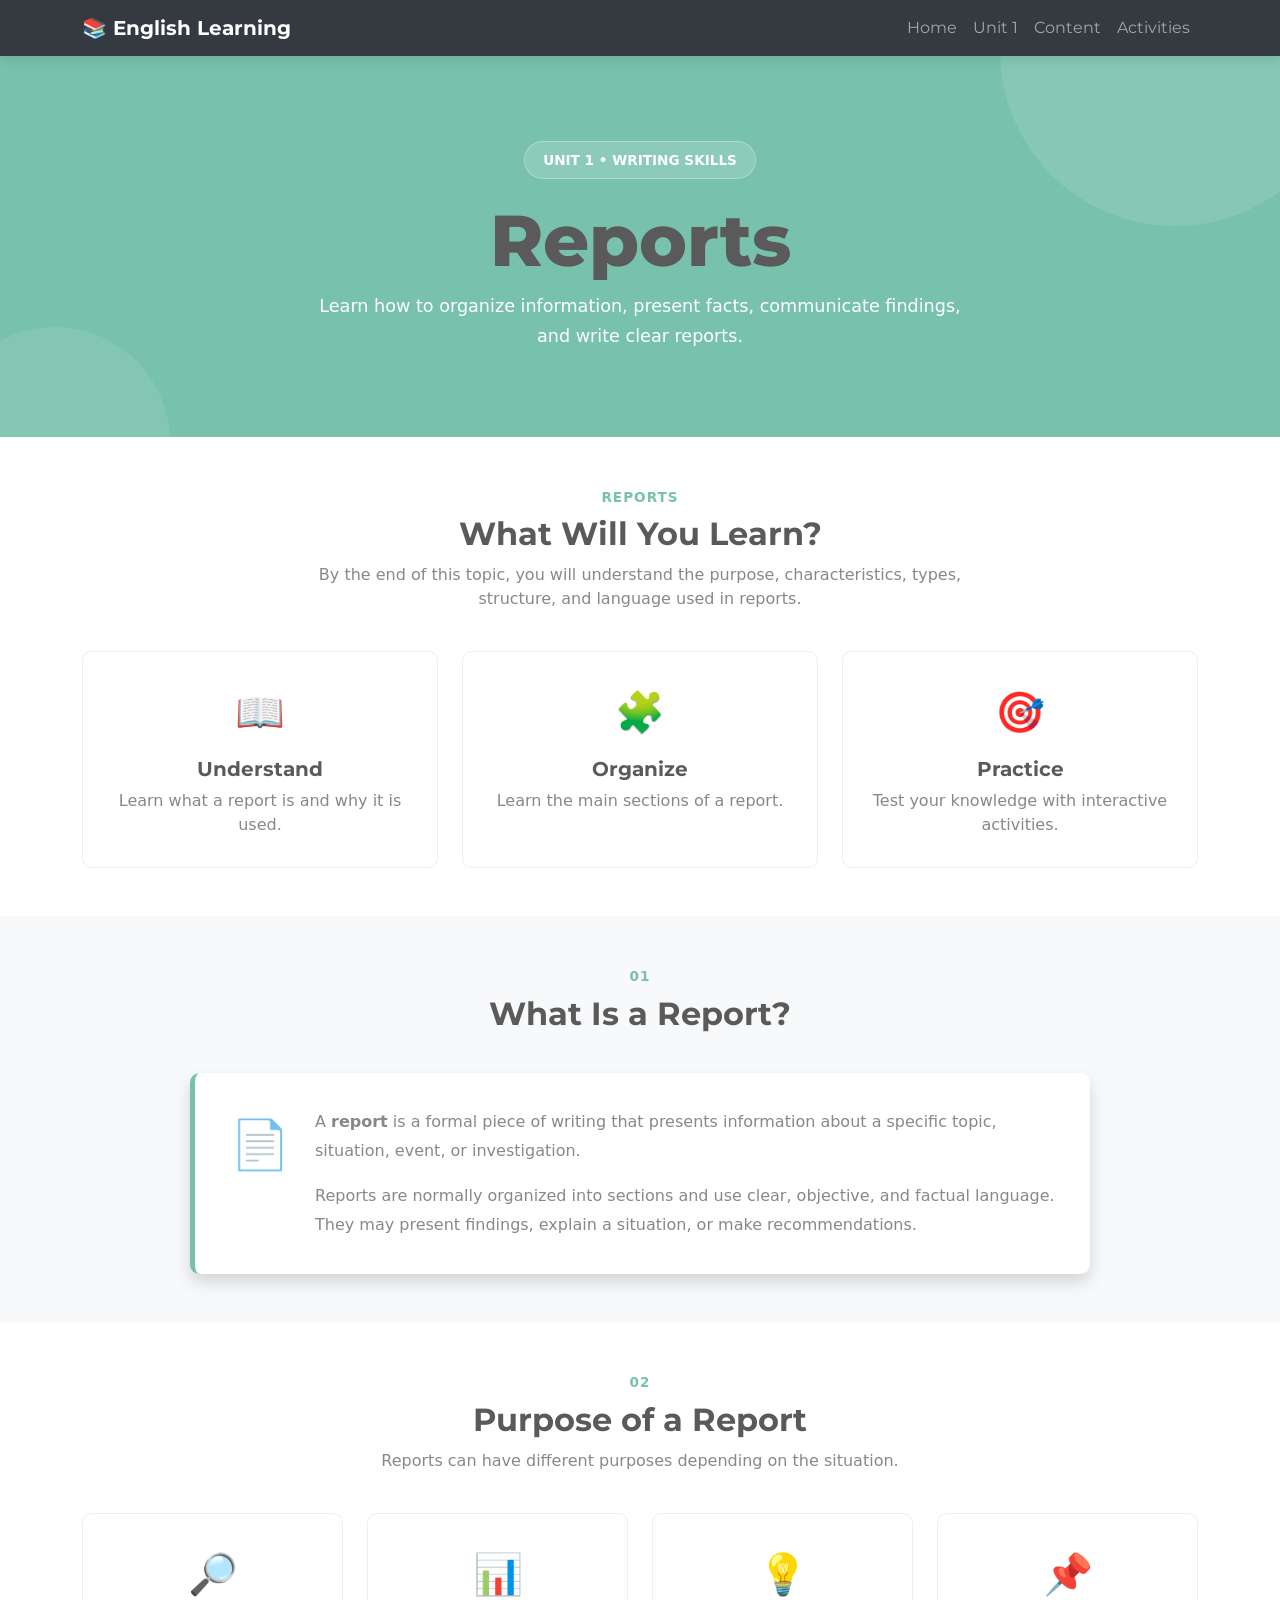
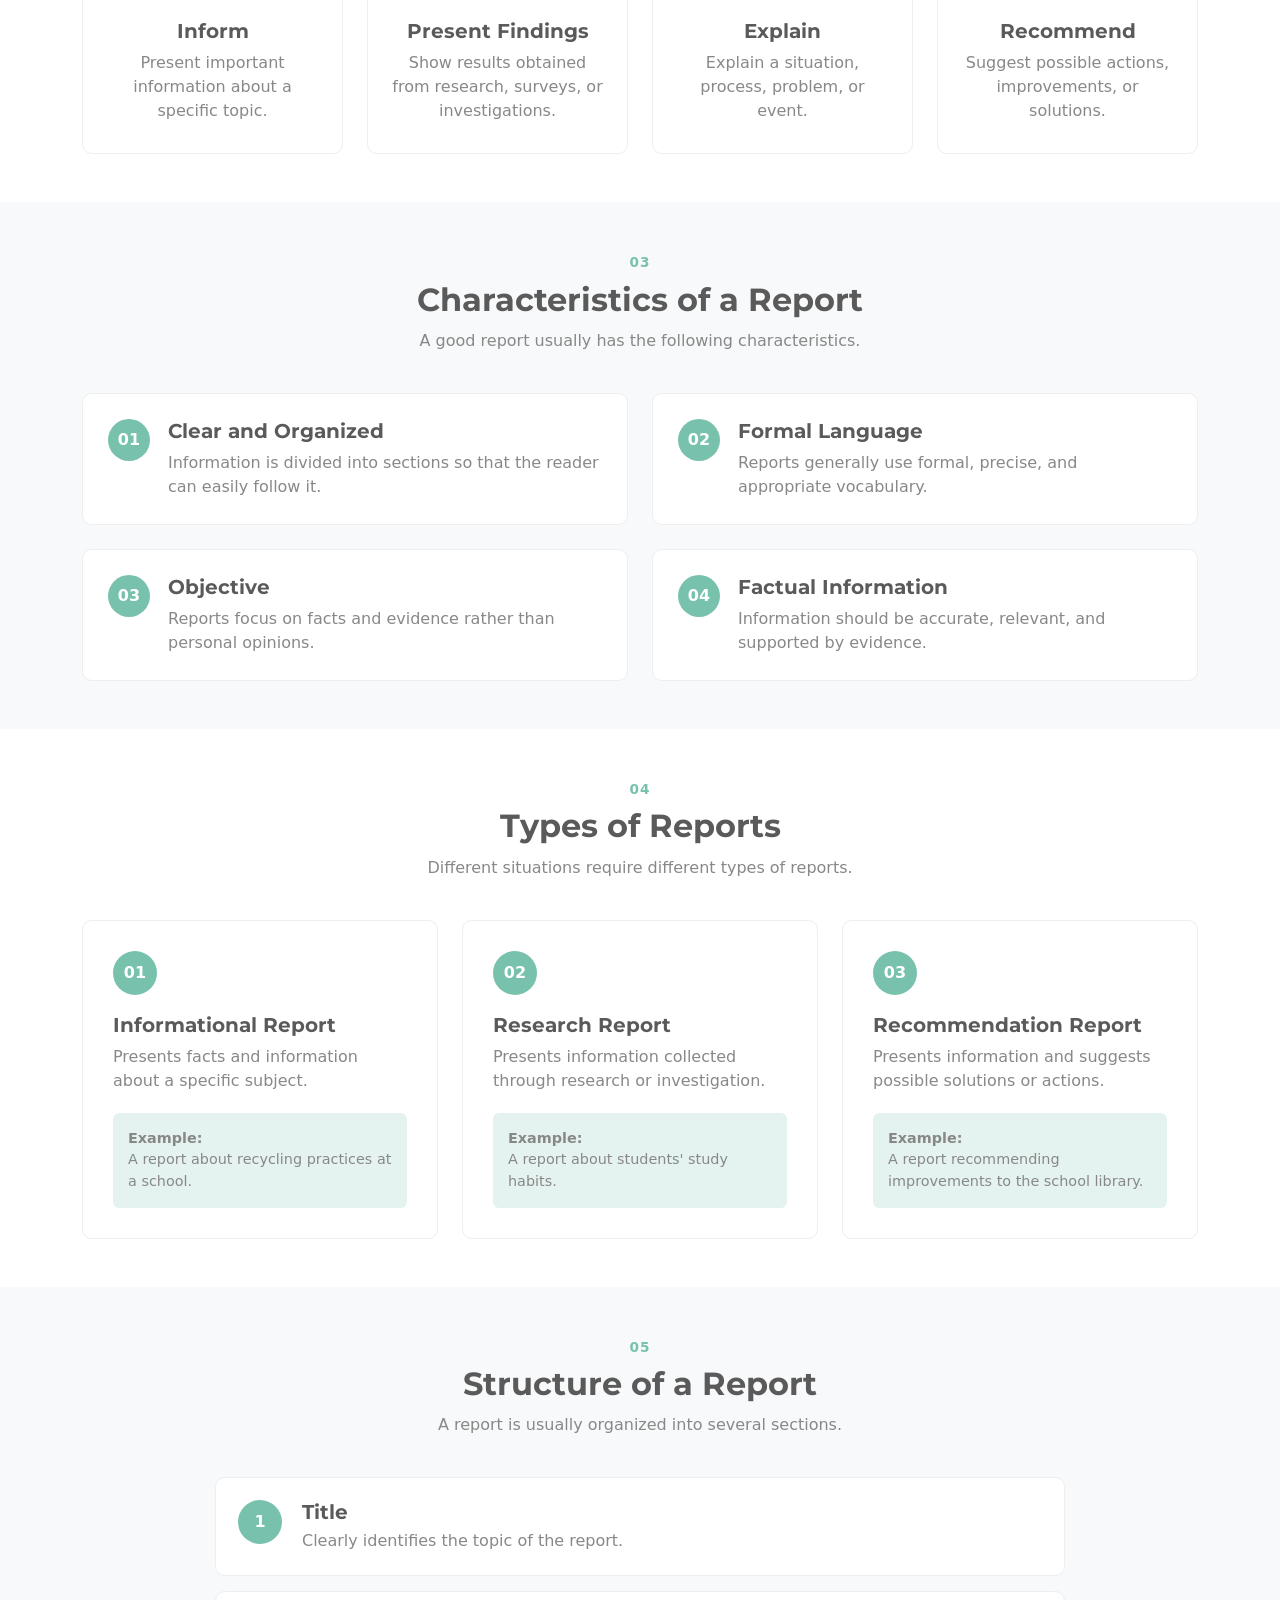
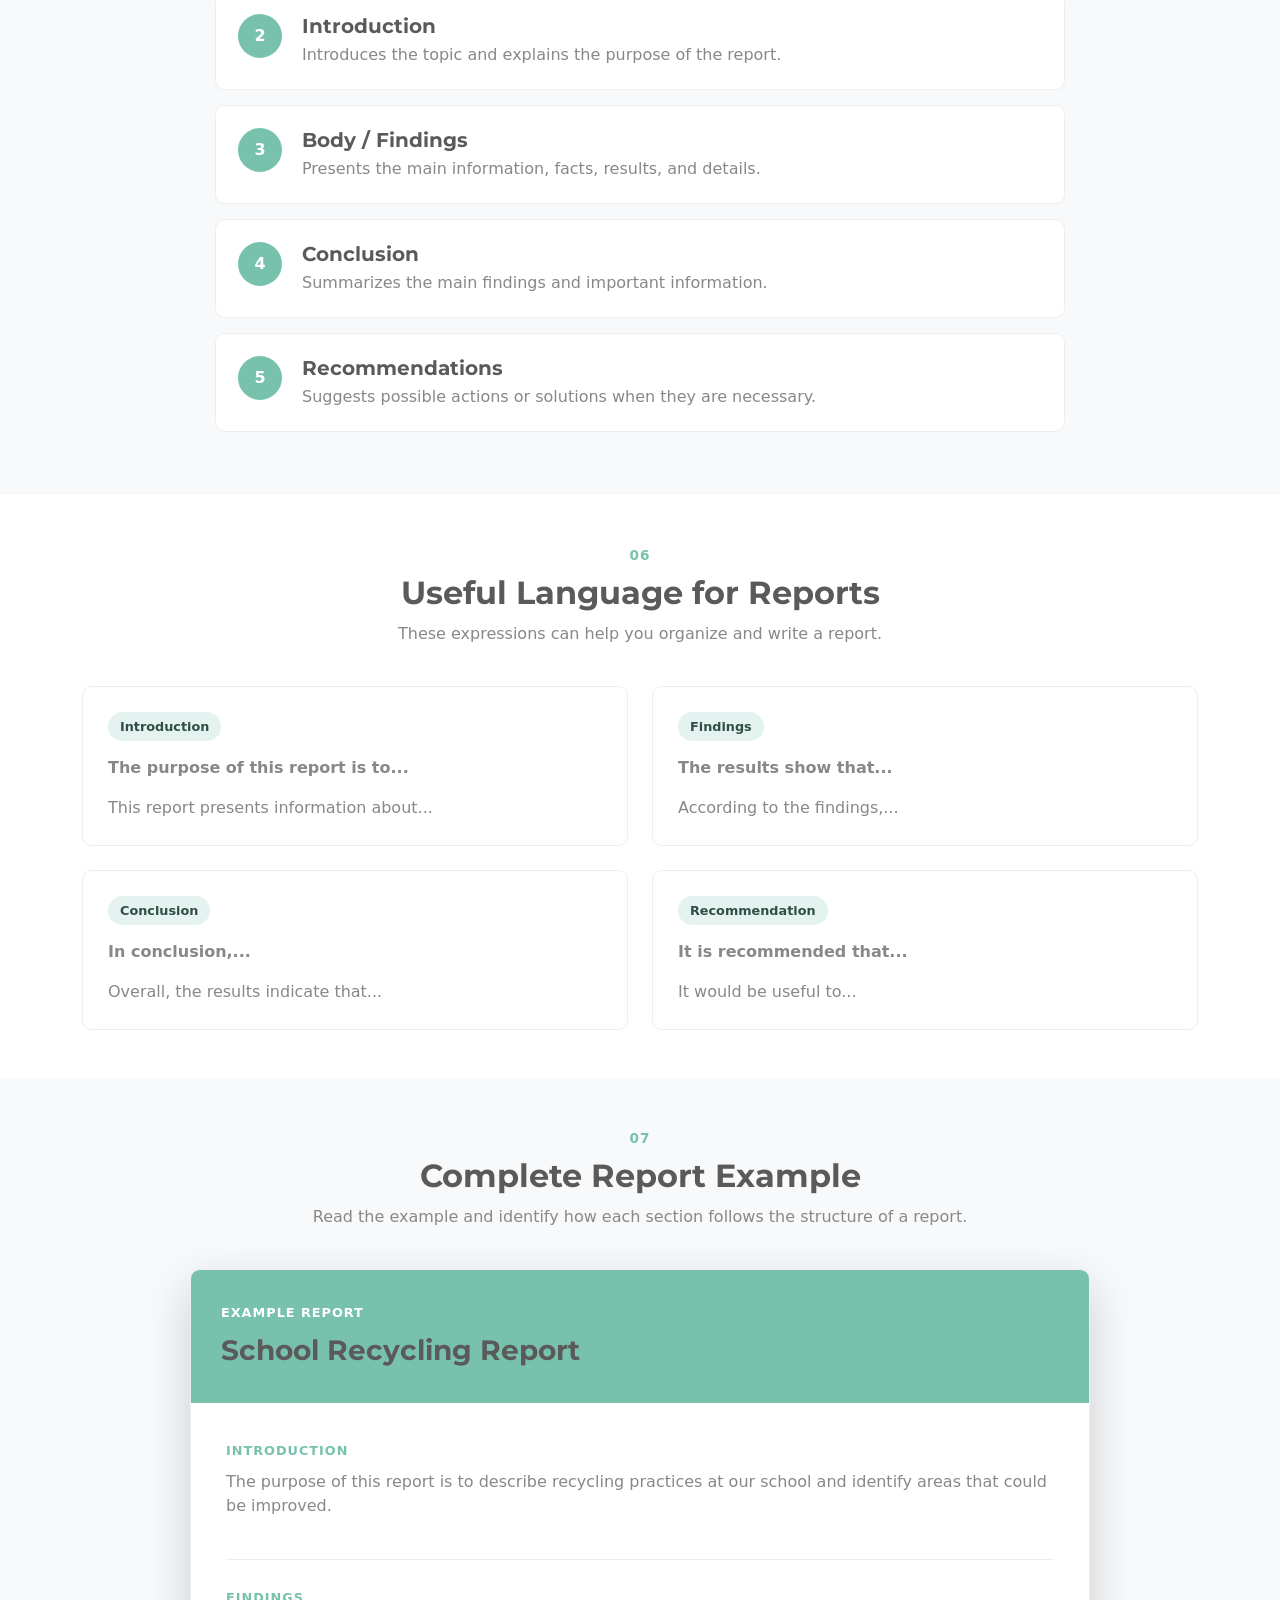
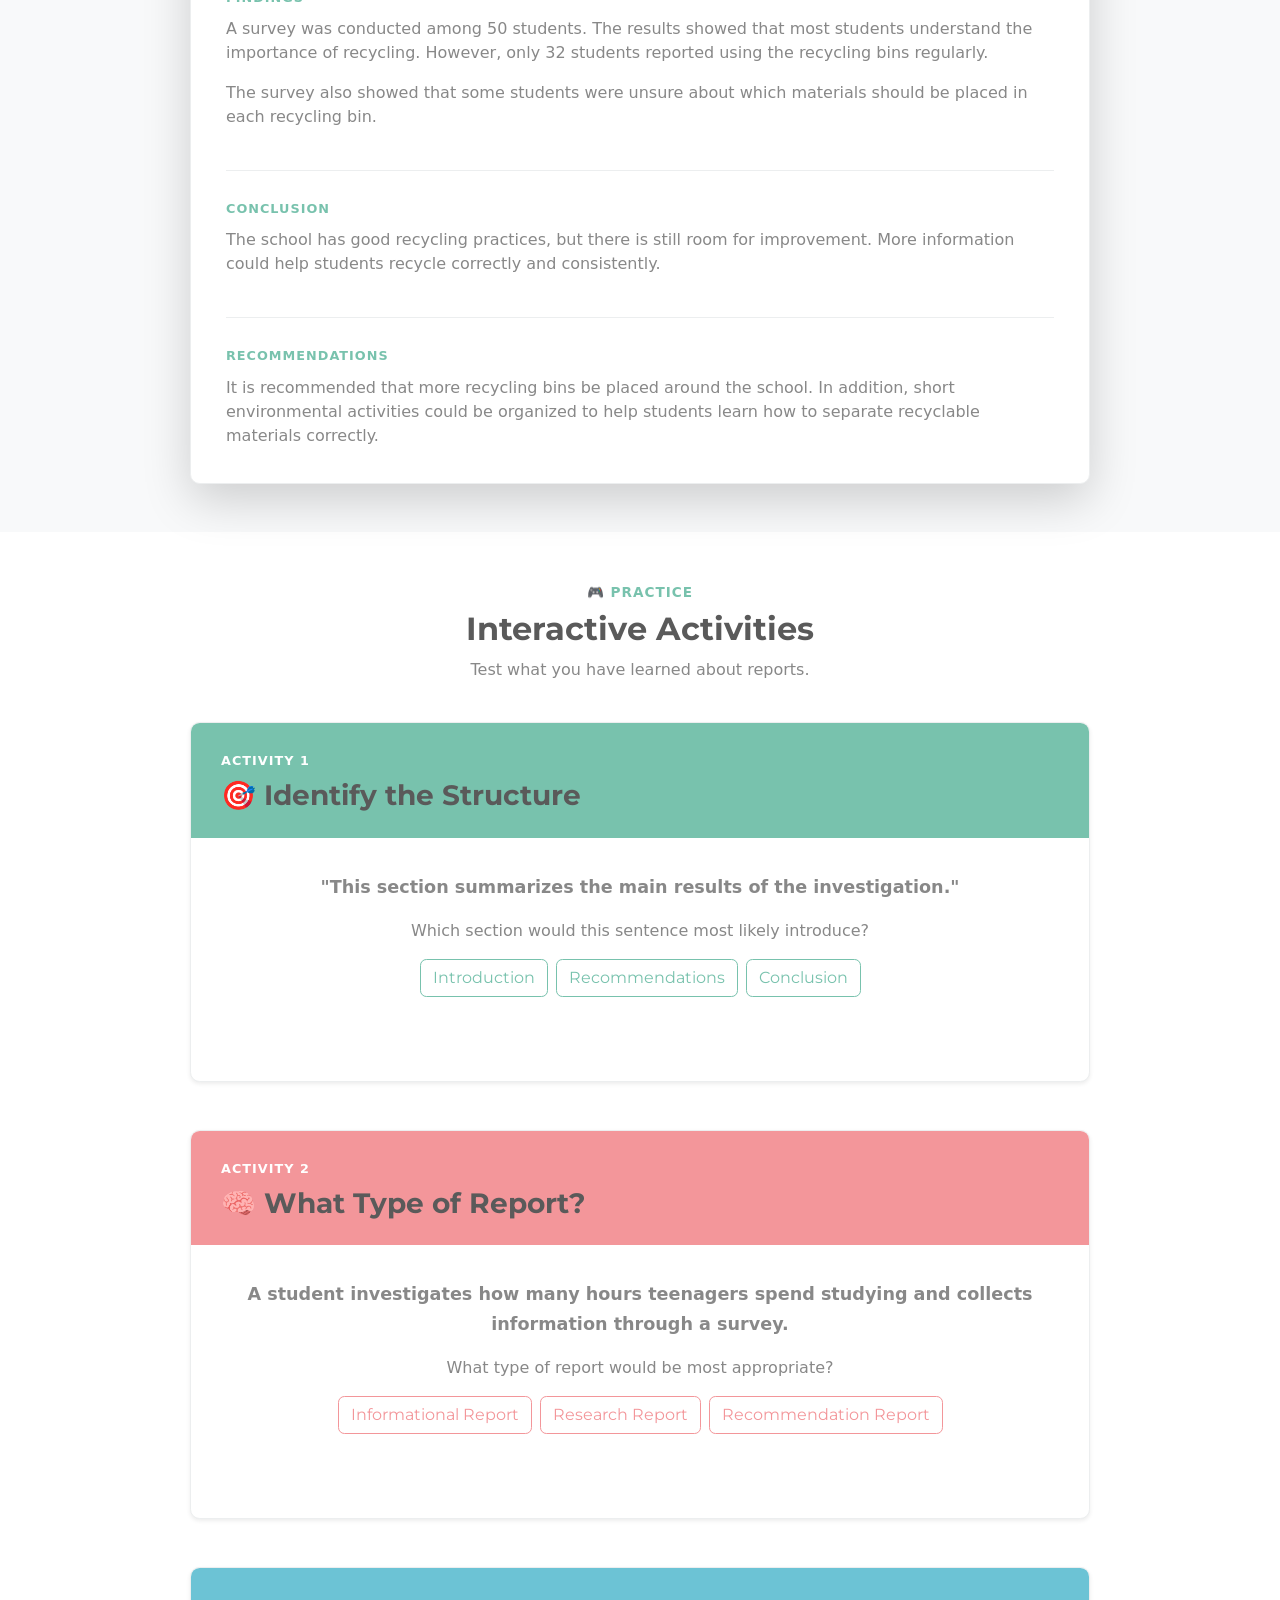
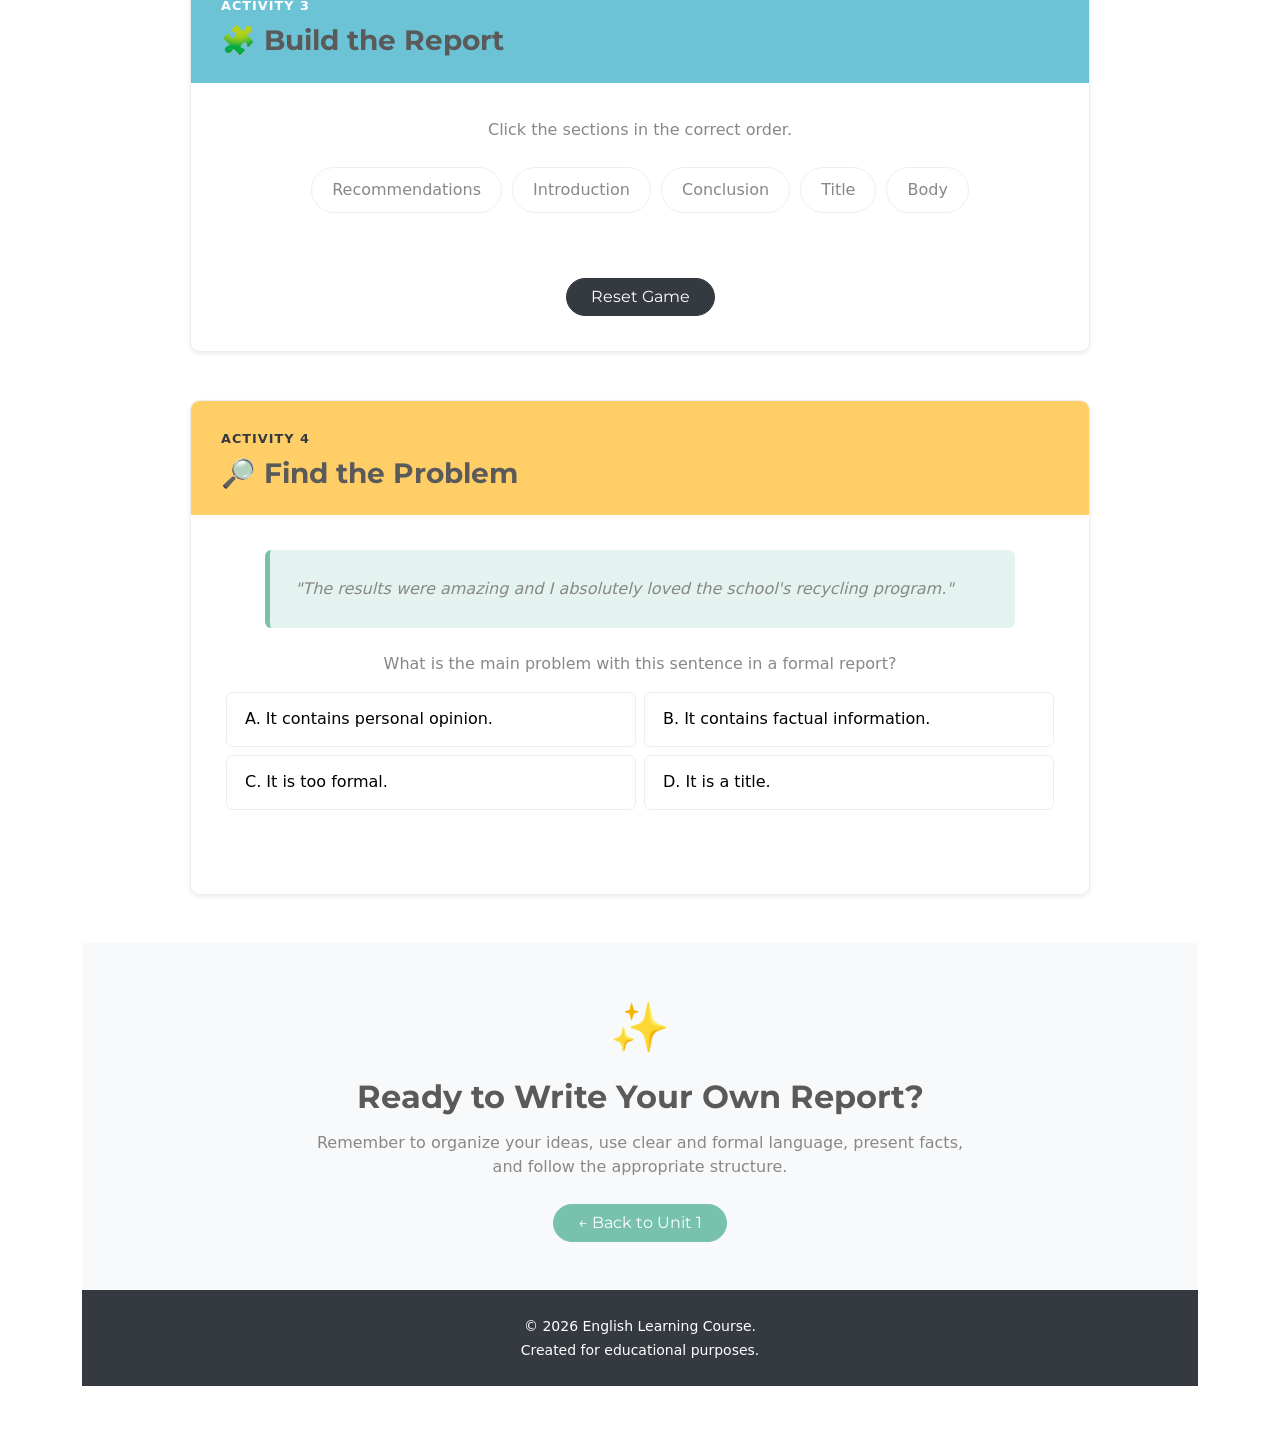
==== commit 51870700: "Termine de subir todos mis temas: reports, activeVoice y thirdperson" ====
--- a/unidad1/reports/reports.html
+++ b/unidad1/reports/reports.html
@@ -29,13 +29,8 @@
                 📚 English Learning
             </a>
 
-            <button class="navbar-toggler"
-                    type="button"
-                    data-bs-toggle="collapse"
-                    data-bs-target="#navbarNav"
-                    aria-controls="navbarNav"
-                    aria-expanded="false"
-                    aria-label="Toggle navigation">
+            <button class="navbar-toggler" type="button" data-bs-toggle="collapse" data-bs-target="#navbarNav"
+                aria-controls="navbarNav" aria-expanded="false" aria-label="Toggle navigation">
                 <span class="navbar-toggler-icon"></span>
             </button>
 
@@ -98,19 +93,9 @@
                     communicate findings, and write clear reports.
                 </p>
 
-                <a href="#content"
-                   class="btn btn-light rounded-pill px-4 mt-3">
-
-                    Start Learning ↓
-
-                </a>
-
             </div>
-
         </div>
-
     </header>
-
 
     <!-- =====================================================
          QUICK INTRO
@@ -957,10 +942,6 @@
                         School Recycling Report
                     </h3>
 
-                    <small>
-                        Prepared for the English Course
-                    </small>
-
                 </div>
 
 
@@ -1089,9 +1070,7 @@
 
                 <div class="activity-body text-center">
 
-                    <p class="activity-question">
-                        "This report presents the results of a survey
-                        about students' study habits."
+                    <p id="structureQuestion" class="activity-question">
                     </p>
 
                     <p>
@@ -1100,34 +1079,16 @@
                     </p>
 
 
-                    <div class="d-flex flex-wrap justify-content-center gap-2">
-
-                        <button class="btn btn-outline-primary"
-                                onclick="checkStructure('Introduction')">
-                            Introduction
-                        </button>
-
-                        <button class="btn btn-outline-primary"
-                                onclick="checkStructure('Findings')">
-                            Findings
-                        </button>
-
-                        <button class="btn btn-outline-primary"
-                                onclick="checkStructure('Conclusion')">
-                            Conclusion
-                        </button>
-
-                    </div>
-
-
-                    <div id="structureResult"
-                         class="quiz-result mt-4">
+                    <div id="structureOptions" class="d-flex flex-wrap justify-content-center gap-2">
+                    </div>
+
+
+                    <div id="structureResult" class="quiz-result mt-4">
                     </div>
 
                 </div>
 
             </div>
-
 
             <!-- ACTIVITY 2 -->
 
@@ -1148,10 +1109,7 @@
 
                 <div class="activity-body text-center">
 
-                    <p class="activity-question">
-                        A student investigates how much time teenagers
-                        spend using social media and collects information
-                        from a survey.
+                    <p id="typeQuestion" class="activity-question">
                     </p>
 
                     <p>
@@ -1159,34 +1117,16 @@
                     </p>
 
 
-                    <div class="d-flex flex-wrap justify-content-center gap-2">
-
-                        <button class="btn btn-outline-secondary"
-                                onclick="checkType('Informational')">
-                            Informational Report
-                        </button>
-
-                        <button class="btn btn-outline-secondary"
-                                onclick="checkType('Research')">
-                            Research Report
-                        </button>
-
-                        <button class="btn btn-outline-secondary"
-                                onclick="checkType('Recommendation')">
-                            Recommendation Report
-                        </button>
-
-                    </div>
-
-
-                    <div id="typeResult"
-                         class="quiz-result mt-4">
+                    <div id="typeOptions" class="d-flex flex-wrap justify-content-center gap-2">
+                    </div>
+
+
+                    <div id="typeResult" class="quiz-result mt-4">
                     </div>
 
                 </div>
 
             </div>
-
 
             <!-- ACTIVITY 3 -->
 
@@ -1212,44 +1152,15 @@
                     </p>
 
 
-                    <div id="orderGame"
-                         class="order-game">
-
-                        <button class="order-button"
-                                onclick="chooseOrder(this, 'Conclusion')">
-                            Conclusion
-                        </button>
-
-                        <button class="order-button"
-                                onclick="chooseOrder(this, 'Body')">
-                            Body
-                        </button>
-
-                        <button class="order-button"
-                                onclick="chooseOrder(this, 'Title')">
-                            Title
-                        </button>
-
-                        <button class="order-button"
-                                onclick="chooseOrder(this, 'Introduction')">
-                            Introduction
-                        </button>
-
-                        <button class="order-button"
-                                onclick="chooseOrder(this, 'Recommendations')">
-                            Recommendations
-                        </button>
-
-                    </div>
-
-
-                    <div id="orderResult"
-                         class="quiz-result mt-4">
-                    </div>
-
-
-                    <button class="btn btn-dark rounded-pill px-4 mt-3"
-                            onclick="resetOrderGame()">
+                    <div id="orderGame" class="order-game">
+                    </div>
+
+
+                    <div id="orderResult" class="quiz-result mt-4">
+                    </div>
+
+
+                    <button class="btn btn-dark rounded-pill px-4 mt-3" onclick="resetOrderGame()">
 
                         Reset Game
 
@@ -1281,11 +1192,7 @@
 
                     <div class="problem-example">
 
-                        <p>
-                            "I think our school should have more
-                            recycling bins because I really like
-                            recycling and I believe everyone should
-                            recycle."
+                        <p id="problemQuestion">
                         </p>
 
                     </div>
@@ -1297,568 +1204,1093 @@
                     </p>
 
 
-                    <div class="row g-2">
-
-                        <div class="col-md-6">
-
-                            <button class="choice-button"
-                                    onclick="checkProblem('formal')">
-
-                                A. It is too formal.
-
-                            </button>
-
-                        </div>
-
-
-                        <div class="col-md-6">
-
-                            <button class="choice-button"
-                                    onclick="checkProblem('opinion')">
-
-                                B. It contains personal opinion.
-
-                            </button>
-
-                        </div>
-
-
-                        <div class="col-md-6">
-
-                            <button class="choice-button"
-                                    onclick="checkProblem('facts')">
-
-                                C. It contains too many facts.
-
-                            </button>
-
-                        </div>
-
-
-                        <div class="col-md-6">
-
-                            <button class="choice-button"
-                                    onclick="checkProblem('recommendation')">
-
-                                D. It is a recommendation.
-
-                            </button>
-
-                        </div>
-
-                    </div>
-
-
-                    <div id="problemResult"
-                         class="quiz-result text-center mt-4">
+                    <div id="problemOptions" class="row g-2">
+                    </div>
+
+
+                    <div id="problemResult" class="quiz-result text-center mt-4">
                     </div>
 
                 </div>
 
             </div>
 
-
-            <!-- FINAL QUIZ -->
-
-            <div class="activity-card final-quiz">
-
-                <div class="activity-header">
-
-                    <span>
-                        FINAL CHALLENGE
-                    </span>
-
-                    <h3>
-                        🏆 Report Master Quiz
-                    </h3>
-
-                </div>
-
-
-                <div class="activity-body">
-
-                    <div id="finalQuiz">
-
-                        <div class="final-question">
-
-                            <h5>
-                                1. What is the main purpose of a report?
-                            </h5>
-
-                            <button onclick="answerQuiz(1, 'a')">
-                                A. To present information clearly
-                            </button>
-
-                            <button onclick="answerQuiz(1, 'b')">
-                                B. To tell a fictional story
-                            </button>
-
-                            <button onclick="answerQuiz(1, 'c')">
-                                C. To express only personal feelings
-                            </button>
-
-                        </div>
-
-
-                        <div class="final-question">
-
-                            <h5>
-                                2. Which section introduces the topic
-                                and purpose?
-                            </h5>
-
-                            <button onclick="answerQuiz(2, 'a')">
-                                A. Conclusion
-                            </button>
-
-                            <button onclick="answerQuiz(2, 'b')">
-                                B. Introduction
-                            </button>
-
-                            <button onclick="answerQuiz(2, 'c')">
-                                C. Recommendations
-                            </button>
-
-                        </div>
-
-
-                        <div class="final-question">
-
-                            <h5>
-                                3. Which language is generally appropriate
-                                for a report?
-                            </h5>
-
-                            <button onclick="answerQuiz(3, 'a')">
-                                A. Formal and objective
-                            </button>
-
-                            <button onclick="answerQuiz(3, 'b')">
-                                B. Very informal
-                            </button>
-
-                            <button onclick="answerQuiz(3, 'c')">
-                                C. Only emotional language
-                            </button>
-
-                        </div>
-
-
-                        <div class="final-question">
-
-                            <h5>
-                                4. Which type of report involves
-                                research or investigation?
-                            </h5>
-
-                            <button onclick="answerQuiz(4, 'a')">
-                                A. Research Report
-                            </button>
-
-                            <button onclick="answerQuiz(4, 'b')">
-                                B. Recommendation Report
-                            </button>
-
-                            <button onclick="answerQuiz(4, 'c')">
-                                C. Informal Report
-                            </button>
-
-                        </div>
-
-
-                        <div class="final-question">
-
-                            <h5>
-                                5. Which expression is useful for
-                                recommendations?
-                            </h5>
-
-                            <button onclick="answerQuiz(5, 'a')">
-                                A. Once upon a time...
-                            </button>
-
-                            <button onclick="answerQuiz(5, 'b')">
-                                B. I really love...
-                            </button>
-
-                            <button onclick="answerQuiz(5, 'c')">
-                                C. It is recommended that...
-                            </button>
-
-                        </div>
-
-                    </div>
-
-
-                    <div id="finalScore"
-                         class="final-score text-center mt-4">
-                    </div>
-
-
-                    <div class="text-center">
-
-                        <button class="btn btn-primary rounded-pill px-4 mt-3"
-                                onclick="resetQuiz()">
-
-                            Restart Quiz
-
-                        </button>
-
-                    </div>
-
-                </div>
-
-            </div>
-
-        </div>
-
-    </section>
-
-
-    <!-- =====================================================
+            <!-- =====================================================
          FINAL REMINDER
     ====================================================== -->
 
-    <section class="py-5 bg-light">
-
-        <div class="container">
-
-            <div class="final-reminder text-center">
-
-                <div class="final-icon">
-                    ✨
-                </div>
-
-                <h2>
-                    Ready to Write Your Own Report?
-                </h2>
-
-                <p>
-                    Remember to organize your ideas, use clear and
-                    formal language, present facts, and follow the
-                    appropriate structure.
-                </p>
-
-                <a href="../../index.html#unit1"
-                   class="btn btn-primary rounded-pill px-4">
-
-                    ← Back to Unit 1
-
-                </a>
-
-            </div>
-
-        </div>
-
-    </section>
-
-
-    <!-- =====================================================
+            <section class="py-5 bg-light">
+
+                <div class="container">
+
+                    <div class="final-reminder text-center">
+
+                        <div class="final-icon">
+                            ✨
+                        </div>
+
+                        <h2>
+                            Ready to Write Your Own Report?
+                        </h2>
+
+                        <p>
+                            Remember to organize your ideas, use clear and
+                            formal language, present facts, and follow the
+                            appropriate structure.
+                        </p>
+
+                        <a href="../../index.html#unit1" class="btn btn-primary rounded-pill px-4">
+
+                            ← Back to Unit 1
+
+                        </a>
+
+                    </div>
+
+                </div>
+
+            </section>
+
+
+            <!-- =====================================================
          FOOTER
     ====================================================== -->
 
-    <footer class="site-footer py-4">
-
-        <div class="container text-center">
-
-            <small>
-                © 2026 English Learning Course.<br>
-                Created for educational purposes.
-            </small>
-
-        </div>
-
-    </footer>
-
-
-    <!-- Bootstrap JS -->
-
-    <script src="../../bootstrap/bootstrap.bundle.min.js"></script>
-
-
-    <!-- =====================================================
+            <footer class="site-footer py-4">
+
+                <div class="container text-center">
+
+                    <small>
+                        © 2026 English Learning Course.<br>
+                        Created for educational purposes.
+                    </small>
+
+                </div>
+
+            </footer>
+
+
+            <!-- Bootstrap JS -->
+
+            <script src="../../bootstrap/bootstrap.bundle.min.js"></script>
+
+
+            <!-- =====================================================
          INTERACTIVE JAVASCRIPT
     ====================================================== -->
 
-    <script>
-
-        /* =========================================
-           ACTIVITY 1
-        ========================================== */
-
-        function checkStructure(answer) {
-
-            const result =
-                document.getElementById("structureResult");
-
-            if (answer === "Introduction") {
-
-                result.innerHTML =
-                    "✅ Correct! The introduction presents the topic and purpose of the report.";
-
-                result.className =
-                    "quiz-result mt-4 correct";
-
-            } else {
-
-                result.innerHTML =
-                    "❌ Try again. Think about the section that introduces the report.";
-
-                result.className =
-                    "quiz-result mt-4 incorrect";
-
-            }
-
-        }
-
-
-        /* =========================================
-           ACTIVITY 2
-        ========================================== */
-
-        function checkType(answer) {
-
-            const result =
-                document.getElementById("typeResult");
-
-            if (answer === "Research") {
-
-                result.innerHTML =
-                    "✅ Correct! The student is investigating a topic and collecting information.";
-
-                result.className =
-                    "quiz-result mt-4 correct";
-
-            } else {
-
-                result.innerHTML =
-                    "❌ Try again. The situation involves research and investigation.";
-
-                result.className =
-                    "quiz-result mt-4 incorrect";
-
-            }
-
-        }
-
-
-        /* =========================================
-           ACTIVITY 3
-        ========================================== */
-
-        const correctOrder = [
-            "Title",
-            "Introduction",
-            "Body",
-            "Conclusion",
-            "Recommendations"
-        ];
-
-        let currentStep = 0;
-
-
-        function chooseOrder(button, answer) {
-
-            const result =
-                document.getElementById("orderResult");
-
-            if (answer === correctOrder[currentStep]) {
-
-                button.classList.add("selected");
-
-                currentStep++;
-
-                if (currentStep === correctOrder.length) {
-
-                    result.innerHTML =
-                        "🎉 Excellent! You built the report structure correctly.";
-
-                    result.className =
-                        "quiz-result mt-4 correct";
-
-                } else {
-
-                    result.innerHTML =
-                        "✅ Correct! Choose the next section.";
-
-                    result.className =
-                        "quiz-result mt-4 correct";
+            <script>
+
+                /* =====================================================
+                   RANDOM ACTIVITY DATA
+                ===================================================== */
+
+                const structureActivities = [
+
+                    {
+                        question:
+                            "This report explains the purpose of a school recycling program.",
+
+                        options: [
+                            "Introduction",
+                            "Findings",
+                            "Conclusion"
+                        ],
+
+                        answer: "Introduction"
+                    },
+
+                    {
+                        question:
+                            "This section presents the results collected from a student survey.",
+
+                        options: [
+                            "Conclusion",
+                            "Findings",
+                            "Title"
+                        ],
+
+                        answer: "Findings"
+                    },
+
+                    {
+                        question:
+                            "This section summarizes the main results of the investigation.",
+
+                        options: [
+                            "Introduction",
+                            "Recommendations",
+                            "Conclusion"
+                        ],
+
+                        answer: "Conclusion"
+                    },
+
+                    {
+                        question:
+                            "This section explains what the report is about and why it was written.",
+
+                        options: [
+                            "Introduction",
+                            "Body",
+                            "Conclusion"
+                        ],
+
+                        answer: "Introduction"
+                    }
+
+                ];
+
+
+                const typeActivities = [
+
+                    {
+                        question:
+                            "A student investigates how many hours teenagers spend studying and collects information through a survey.",
+
+                        options: [
+                            "Informational Report",
+                            "Research Report",
+                            "Recommendation Report"
+                        ],
+
+                        answer: "Research Report"
+                    },
+
+                    {
+                        question:
+                            "A report presents facts about recycling practices at a school.",
+
+                        options: [
+                            "Informational Report",
+                            "Research Report",
+                            "Recommendation Report"
+                        ],
+
+                        answer: "Informational Report"
+                    },
+
+                    {
+                        question:
+                            "A report explains a problem with the school library and suggests improvements.",
+
+                        options: [
+                            "Research Report",
+                            "Informational Report",
+                            "Recommendation Report"
+                        ],
+
+                        answer: "Recommendation Report"
+                    }
+
+                ];
+
+
+                const problemActivities = [
+
+                    {
+                        question:
+                            "\"I think our school needs more recycling bins because I really like recycling.\"",
+
+                        options: [
+                            {
+                                text: "A. It is too formal.",
+                                value: "formal"
+                            },
+
+                            {
+                                text: "B. It contains personal opinion.",
+                                value: "opinion"
+                            },
+
+                            {
+                                text: "C. It contains too many facts.",
+                                value: "facts"
+                            },
+
+                            {
+                                text: "D. It is a recommendation.",
+                                value: "recommendation"
+                            }
+                        ],
+
+                        answer: "opinion"
+                    },
+
+
+                    {
+                        question:
+                            "\"The results were amazing and I absolutely loved the school's recycling program.\"",
+
+                        options: [
+                            {
+                                text: "A. It contains personal opinion.",
+                                value: "opinion"
+                            },
+
+                            {
+                                text: "B. It contains factual information.",
+                                value: "facts"
+                            },
+
+                            {
+                                text: "C. It is too formal.",
+                                value: "formal"
+                            },
+
+                            {
+                                text: "D. It is a title.",
+                                value: "title"
+                            }
+                        ],
+
+                        answer: "opinion"
+                    },
+
+
+                    {
+                        question:
+                            "\"The students should definitely recycle because recycling is the best thing to do.\"",
+
+                        options: [
+                            {
+                                text: "A. It uses objective language.",
+                                value: "objective"
+                            },
+
+                            {
+                                text: "B. It contains personal opinion.",
+                                value: "opinion"
+                            },
+
+                            {
+                                text: "C. It presents research findings.",
+                                value: "findings"
+                            },
+
+                            {
+                                text: "D. It is a formal title.",
+                                value: "title"
+                            }
+                        ],
+
+                        answer: "opinion"
+                    }
+
+                ];
+
+
+                /* =====================================================
+                   RANDOM SELECTION
+                ===================================================== */
+
+                function randomItem(array) {
+
+                    return array[
+                        Math.floor(Math.random() * array.length)
+                    ];
 
                 }
 
-            } else {
-
-                result.innerHTML =
-                    "❌ Not quite. Think about the order of the report.";
-
-                result.className =
-                    "quiz-result mt-4 incorrect";
-
-            }
-
-        }
-
-
-        function resetOrderGame() {
-
-            currentStep = 0;
-
-            document
-                .querySelectorAll(".order-button")
-                .forEach(button => {
-
-                    button.classList.remove("selected");
-
-                });
-
-            const result =
-                document.getElementById("orderResult");
-
-            result.innerHTML = "";
-
-        }
-
-
-        /* =========================================
-           ACTIVITY 4
-        ========================================== */
-
-        function checkProblem(answer) {
-
-            const result =
-                document.getElementById("problemResult");
-
-            if (answer === "opinion") {
-
-                result.innerHTML =
-                    "✅ Correct! Formal reports should focus on objective information instead of personal opinions.";
-
-                result.className =
-                    "quiz-result text-center mt-4 correct";
-
-            } else {
-
-                result.innerHTML =
-                    "❌ Try again. Look at the expressions 'I think' and 'I really like'.";
-
-                result.className =
-                    "quiz-result text-center mt-4 incorrect";
-
-            }
-
-        }
-
-
-        /* =========================================
-           FINAL QUIZ
-        ========================================== */
-
-        const correctAnswers = {
-
-            1: "a",
-            2: "b",
-            3: "a",
-            4: "a",
-            5: "c"
-
-        };
-
-        let quizAnswers = {};
-
-
-        function answerQuiz(question, answer) {
-
-            quizAnswers[question] = answer;
-
-            const buttons =
-                document.querySelectorAll(
-                    ".final-question:nth-child(" +
-                    question +
-                    ") button"
+
+                /* =====================================================
+                   ACTIVITY 1
+                   IDENTIFY THE STRUCTURE
+                ===================================================== */
+
+                let currentStructureAnswer = "";
+
+
+                function loadStructureActivity() {
+
+                    const activity =
+                        randomItem(structureActivities);
+
+                    document.getElementById("structureQuestion")
+                        .textContent = `"${activity.question}"`;
+
+                    const container =
+                        document.getElementById("structureOptions");
+
+                    container.innerHTML = "";
+
+                    currentStructureAnswer =
+                        activity.answer;
+
+
+                    const shuffledOptions =
+                        [...activity.options].sort(
+                            () => Math.random() - 0.5
+                        );
+
+
+                    shuffledOptions.forEach(option => {
+
+                        const button =
+                            document.createElement("button");
+
+                        button.className =
+                            "btn btn-outline-primary";
+
+                        button.textContent =
+                            option;
+
+                        button.onclick =
+                            function () {
+
+                                checkStructure(option);
+
+                            };
+
+                        container.appendChild(button);
+
+                    });
+
+                }
+
+
+                function checkStructure(answer) {
+
+                    const result =
+                        document.getElementById("structureResult");
+
+
+                    if (answer === currentStructureAnswer) {
+
+                        result.innerHTML =
+                            "✅ Correct! You identified the correct section.";
+
+                        result.className =
+                            "quiz-result mt-4 correct";
+
+                    } else {
+
+                        result.innerHTML =
+                            "❌ Try again. Think about the purpose of this section.";
+
+                        result.className =
+                            "quiz-result mt-4 incorrect";
+
+                    }
+
+                }
+
+
+                /* =====================================================
+                   ACTIVITY 2
+                   REPORT TYPES
+                ===================================================== */
+
+                let currentTypeAnswer = "";
+
+
+                function loadTypeActivity() {
+
+                    const activity =
+                        randomItem(typeActivities);
+
+                    document.getElementById("typeQuestion")
+                        .textContent = activity.question;
+
+                    const container =
+                        document.getElementById("typeOptions");
+
+                    container.innerHTML = "";
+
+                    currentTypeAnswer =
+                        activity.answer;
+
+
+                    const shuffledOptions =
+                        [...activity.options].sort(
+                            () => Math.random() - 0.5
+                        );
+
+
+                    shuffledOptions.forEach(option => {
+
+                        const button =
+                            document.createElement("button");
+
+                        button.className =
+                            "btn btn-outline-secondary";
+
+                        button.textContent =
+                            option;
+
+                        button.onclick =
+                            function () {
+
+                                checkType(option);
+
+                            };
+
+                        container.appendChild(button);
+
+                    });
+
+                }
+
+
+                function checkType(answer) {
+
+                    const result =
+                        document.getElementById("typeResult");
+
+
+                    if (answer === currentTypeAnswer) {
+
+                        result.innerHTML =
+                            "✅ Correct! That is the most appropriate type of report.";
+
+                        result.className =
+                            "quiz-result mt-4 correct";
+
+                    } else {
+
+                        result.innerHTML =
+                            "❌ Try again. Think about the purpose of the report.";
+
+                        result.className =
+                            "quiz-result mt-4 incorrect";
+
+                    }
+
+                }
+
+
+                /* =====================================================
+                   ACTIVITY 3
+                   BUILD THE REPORT
+                ===================================================== */
+
+                const reportSections = [
+                    "Title",
+                    "Introduction",
+                    "Body",
+                    "Conclusion",
+                    "Recommendations"
+                ];
+
+
+                let currentOrder = [];
+
+
+                function loadOrderActivity() {
+
+                    const container =
+                        document.getElementById("orderGame");
+
+                    container.innerHTML = "";
+
+                    currentOrder = [];
+
+
+                    const shuffledSections =
+                        [...reportSections].sort(
+                            () => Math.random() - 0.5
+                        );
+
+
+                    shuffledSections.forEach(section => {
+
+                        const button =
+                            document.createElement("button");
+
+                        button.className =
+                            "order-button";
+
+                        button.textContent =
+                            section;
+
+                        button.onclick =
+                            function () {
+
+                                chooseOrder(button, section);
+
+                            };
+
+                        container.appendChild(button);
+
+                    });
+
+                }
+
+
+                function chooseOrder(button, answer) {
+
+                    const result =
+                        document.getElementById("orderResult");
+
+
+                    const expected =
+                        reportSections[currentOrder.length];
+
+
+                    if (answer === expected) {
+
+                        currentOrder.push(answer);
+
+                        button.classList.add("selected");
+
+                        button.disabled = true;
+
+
+                        if (
+                            currentOrder.length ===
+                            reportSections.length
+                        ) {
+
+                            result.innerHTML =
+                                "🎉 Excellent! You built the report structure correctly.";
+
+                            result.className =
+                                "quiz-result mt-4 correct";
+
+                        } else {
+
+                            result.innerHTML =
+                                "✅ Correct! Choose the next section.";
+
+                            result.className =
+                                "quiz-result mt-4 correct";
+
+                        }
+
+                    } else {
+
+                        result.innerHTML =
+                            "❌ Not quite. Think about the order of the report.";
+
+                        result.className =
+                            "quiz-result mt-4 incorrect";
+
+                    }
+
+                }
+
+
+                function resetOrderGame() {
+
+                    loadOrderActivity();
+
+                    document.getElementById("orderResult")
+                        .innerHTML = "";
+
+                }
+
+
+                /* =====================================================
+                   ACTIVITY 4
+                   FIND THE PROBLEM
+                ===================================================== */
+
+                let currentProblemAnswer = "";
+
+
+                function loadProblemActivity() {
+
+                    const activity =
+                        randomItem(problemActivities);
+
+                    document.getElementById("problemQuestion")
+                        .textContent = activity.question;
+
+                    const container =
+                        document.getElementById("problemOptions");
+
+                    container.innerHTML = "";
+
+                    currentProblemAnswer =
+                        activity.answer;
+
+
+                    activity.options.forEach(option => {
+
+                        const column =
+                            document.createElement("div");
+
+                        column.className =
+                            "col-md-6";
+
+
+                        const button =
+                            document.createElement("button");
+
+                        button.className =
+                            "choice-button";
+
+                        button.textContent =
+                            option.text;
+
+                        button.onclick =
+                            function () {
+
+                                checkProblem(option.value);
+
+                            };
+
+
+                        column.appendChild(button);
+
+                        container.appendChild(column);
+
+                    });
+
+                }
+
+
+                function checkProblem(answer) {
+
+                    const result =
+                        document.getElementById("problemResult");
+
+
+                    if (answer === currentProblemAnswer) {
+
+                        result.innerHTML =
+                            "✅ Correct! Formal reports should focus on objective information instead of personal opinions.";
+
+                        result.className =
+                            "quiz-result text-center mt-4 correct";
+
+                    } else {
+
+                        result.innerHTML =
+                            "❌ Try again. Look carefully at the language used in the sentence.";
+
+                        result.className =
+                            "quiz-result text-center mt-4 incorrect";
+
+                    }
+
+                }
+
+
+                /* =====================================================
+                   FINAL QUIZ
+                ===================================================== */
+
+                const quizSets = [
+
+                    [
+                        {
+                            question:
+                                "What is the main purpose of a report?",
+
+                            options: [
+                                "To present information clearly",
+                                "To tell a fictional story",
+                                "To express only personal feelings"
+                            ],
+
+                            answer: 0
+                        },
+
+                        {
+                            question:
+                                "Which section introduces the topic and purpose?",
+
+                            options: [
+                                "Conclusion",
+                                "Introduction",
+                                "Recommendations"
+                            ],
+
+                            answer: 1
+                        },
+
+                        {
+                            question:
+                                "Which language is generally appropriate for a report?",
+
+                            options: [
+                                "Formal and objective",
+                                "Very informal",
+                                "Only emotional language"
+                            ],
+
+                            answer: 0
+                        },
+
+                        {
+                            question:
+                                "Which type of report involves research or investigation?",
+
+                            options: [
+                                "Research Report",
+                                "Recommendation Report",
+                                "Informational Report"
+                            ],
+
+                            answer: 0
+                        },
+
+                        {
+                            question:
+                                "Which expression is useful for recommendations?",
+
+                            options: [
+                                "Once upon a time...",
+                                "I really love...",
+                                "It is recommended that..."
+                            ],
+
+                            answer: 2
+                        }
+                    ],
+
+
+                    [
+                        {
+                            question:
+                                "What should a report mainly focus on?",
+
+                            options: [
+                                "Facts and evidence",
+                                "Personal feelings",
+                                "Fictional characters"
+                            ],
+
+                            answer: 0
+                        },
+
+                        {
+                            question:
+                                "Which section presents the main information and results?",
+
+                            options: [
+                                "Title",
+                                "Body / Findings",
+                                "Introduction"
+                            ],
+
+                            answer: 1
+                        },
+
+                        {
+                            question:
+                                "What can recommendations suggest?",
+
+                            options: [
+                                "Possible actions or solutions",
+                                "Only personal stories",
+                                "Fictional events"
+                            ],
+
+                            answer: 0
+                        },
+
+                        {
+                            question:
+                                "Which report presents facts about a specific subject?",
+
+                            options: [
+                                "Informational Report",
+                                "Recommendation Report",
+                                "Narrative Report"
+                            ],
+
+                            answer: 0
+                        },
+
+                        {
+                            question:
+                                "Which expression can introduce findings?",
+
+                            options: [
+                                "Once upon a time...",
+                                "According to the findings,...",
+                                "I feel that..."
+                            ],
+
+                            answer: 1
+                        }
+                    ],
+
+
+                    [
+                        {
+                            question:
+                                "What should the introduction of a report do?",
+
+                            options: [
+                                "Introduce the topic and purpose",
+                                "Only list recommendations",
+                                "End the report"
+                            ],
+
+                            answer: 0
+                        },
+
+                        {
+                            question:
+                                "Which characteristic means information is based on facts?",
+
+                            options: [
+                                "Objective",
+                                "Fictional",
+                                "Emotional"
+                            ],
+
+                            answer: 0
+                        },
+
+                        {
+                            question:
+                                "What is the purpose of a conclusion?",
+
+                            options: [
+                                "Summarize the main findings",
+                                "Introduce a new topic",
+                                "Create a fictional story"
+                            ],
+
+                            answer: 0
+                        },
+
+                        {
+                            question:
+                                "Which expression is useful for a conclusion?",
+
+                            options: [
+                                "In conclusion,...",
+                                "Once upon a time...",
+                                "I really like..."
+                            ],
+
+                            answer: 0
+                        },
+
+                        {
+                            question:
+                                "What does a title do in a report?",
+
+                            options: [
+                                "Identifies the topic",
+                                "Presents all the findings",
+                                "Gives personal opinions"
+                            ],
+
+                            answer: 0
+                        }
+                    ]
+
+                ];
+
+
+                let selectedQuiz =
+                    randomItem(quizSets);
+
+                let quizAnswers = {};
+
+
+                function loadFinalQuiz() {
+
+                    selectedQuiz =
+                        randomItem(quizSets);
+
+                    quizAnswers = {};
+
+                    const container =
+                        document.getElementById("finalQuiz");
+
+                    container.innerHTML = "";
+
+
+                    selectedQuiz.forEach(
+                        (question, index) => {
+
+                            const questionDiv =
+                                document.createElement("div");
+
+                            questionDiv.className =
+                                "final-question";
+
+
+                            const title =
+                                document.createElement("h5");
+
+                            title.textContent =
+                                (index + 1) +
+                                ". " +
+                                question.question;
+
+
+                            questionDiv.appendChild(title);
+
+
+                            question.options.forEach(
+                                (option, optionIndex) => {
+
+                                    const button =
+                                        document.createElement("button");
+
+                                    button.textContent =
+                                        String.fromCharCode(
+                                            65 + optionIndex
+                                        ) +
+                                        ". " +
+                                        option;
+
+
+                                    button.onclick =
+                                        function () {
+
+                                            answerQuiz(
+                                                index,
+                                                optionIndex,
+                                                button
+                                            );
+
+                                        };
+
+
+                                    questionDiv.appendChild(button);
+
+                                }
+                            );
+
+
+                            container.appendChild(questionDiv);
+
+                        }
+                    );
+
+                }
+
+
+                function answerQuiz(
+                    question,
+                    answer,
+                    button
+                ) {
+
+                    quizAnswers[question] =
+                        answer;
+
+
+                    const questionDiv =
+                        button.parentElement;
+
+
+                    questionDiv
+                        .querySelectorAll("button")
+                        .forEach(
+                            button => {
+
+                                button.classList.remove(
+                                    "quiz-selected"
+                                );
+
+                            }
+                        );
+
+
+                    button.classList.add(
+                        "quiz-selected"
+                    );
+
+
+                    calculateScore();
+
+                }
+
+
+                function calculateScore() {
+
+                    let score = 0;
+
+
+                    selectedQuiz.forEach(
+                        (question, index) => {
+
+                            if (
+                                quizAnswers[index] ===
+                                question.answer
+                            ) {
+
+                                score++;
+
+                            }
+
+                        }
+                    );
+
+
+                    const total =
+                        selectedQuiz.length;
+
+
+                    const scoreElement =
+                        document.getElementById("finalScore");
+
+
+                    if (score === total) {
+
+                        scoreElement.innerHTML =
+                            "🏆 Excellent! You got " +
+                            score +
+                            "/" +
+                            total +
+                            ". You are a Report Master!";
+
+                    } else if (score >= 3) {
+
+                        scoreElement.innerHTML =
+                            "👏 Good job! You got " +
+                            score +
+                            "/" +
+                            total +
+                            ". Review the topic and try again!";
+
+                    } else {
+
+                        scoreElement.innerHTML =
+                            "📚 You got " +
+                            score +
+                            "/" +
+                            total +
+                            ". Review the material and try again!";
+
+                    }
+
+                }
+
+
+                function resetQuiz() {
+
+                    loadFinalQuiz();
+
+                    document.getElementById("finalScore")
+                        .innerHTML = "";
+
+                }
+
+
+                /* =====================================================
+                   LOAD RANDOM ACTIVITIES
+                   EVERY TIME THE PAGE IS REFRESHED
+                ===================================================== */
+
+                window.addEventListener(
+                    "DOMContentLoaded",
+                    function () {
+
+                        loadStructureActivity();
+
+                        loadTypeActivity();
+
+                        loadOrderActivity();
+
+                        loadProblemActivity();
+
+                        loadFinalQuiz();
+
+                    }
                 );
 
-            buttons.forEach(button => {
-
-                button.classList.remove("quiz-selected");
-
-            });
-
-            event.target.classList.add("quiz-selected");
-
-            calculateScore();
-
-        }
-
-
-        function calculateScore() {
-
-            let score = 0;
-
-            for (let question in correctAnswers) {
-
-                if (quizAnswers[question] === correctAnswers[question]) {
-
-                    score++;
-
-                }
-
-            }
-
-            const total =
-                Object.keys(correctAnswers).length;
-
-            const scoreElement =
-                document.getElementById("finalScore");
-
-            if (score === total) {
-
-                scoreElement.innerHTML =
-                    "🏆 Excellent! You got " +
-                    score +
-                    "/" +
-                    total +
-                    ". You are a Report Master!";
-
-            } else if (score >= 3) {
-
-                scoreElement.innerHTML =
-                    "👏 Good job! You got " +
-                    score +
-                    "/" +
-                    total +
-                    ". Review the topic and try again!";
-
-            } else {
-
-                scoreElement.innerHTML =
-                    "📚 You got " +
-                    score +
-                    "/" +
-                    total +
-                    ". Review the material and try again!";
-
-            }
-
-        }
-
-
-        function resetQuiz() {
-
-            quizAnswers = {};
-
-            document
-                .querySelectorAll(".final-question button")
-                .forEach(button => {
-
-                    button.classList.remove("quiz-selected");
-
-                });
-
-            document.getElementById("finalScore").innerHTML = "";
-
-        }
-
-    </script>
+            </script>
 
 </body>
 
